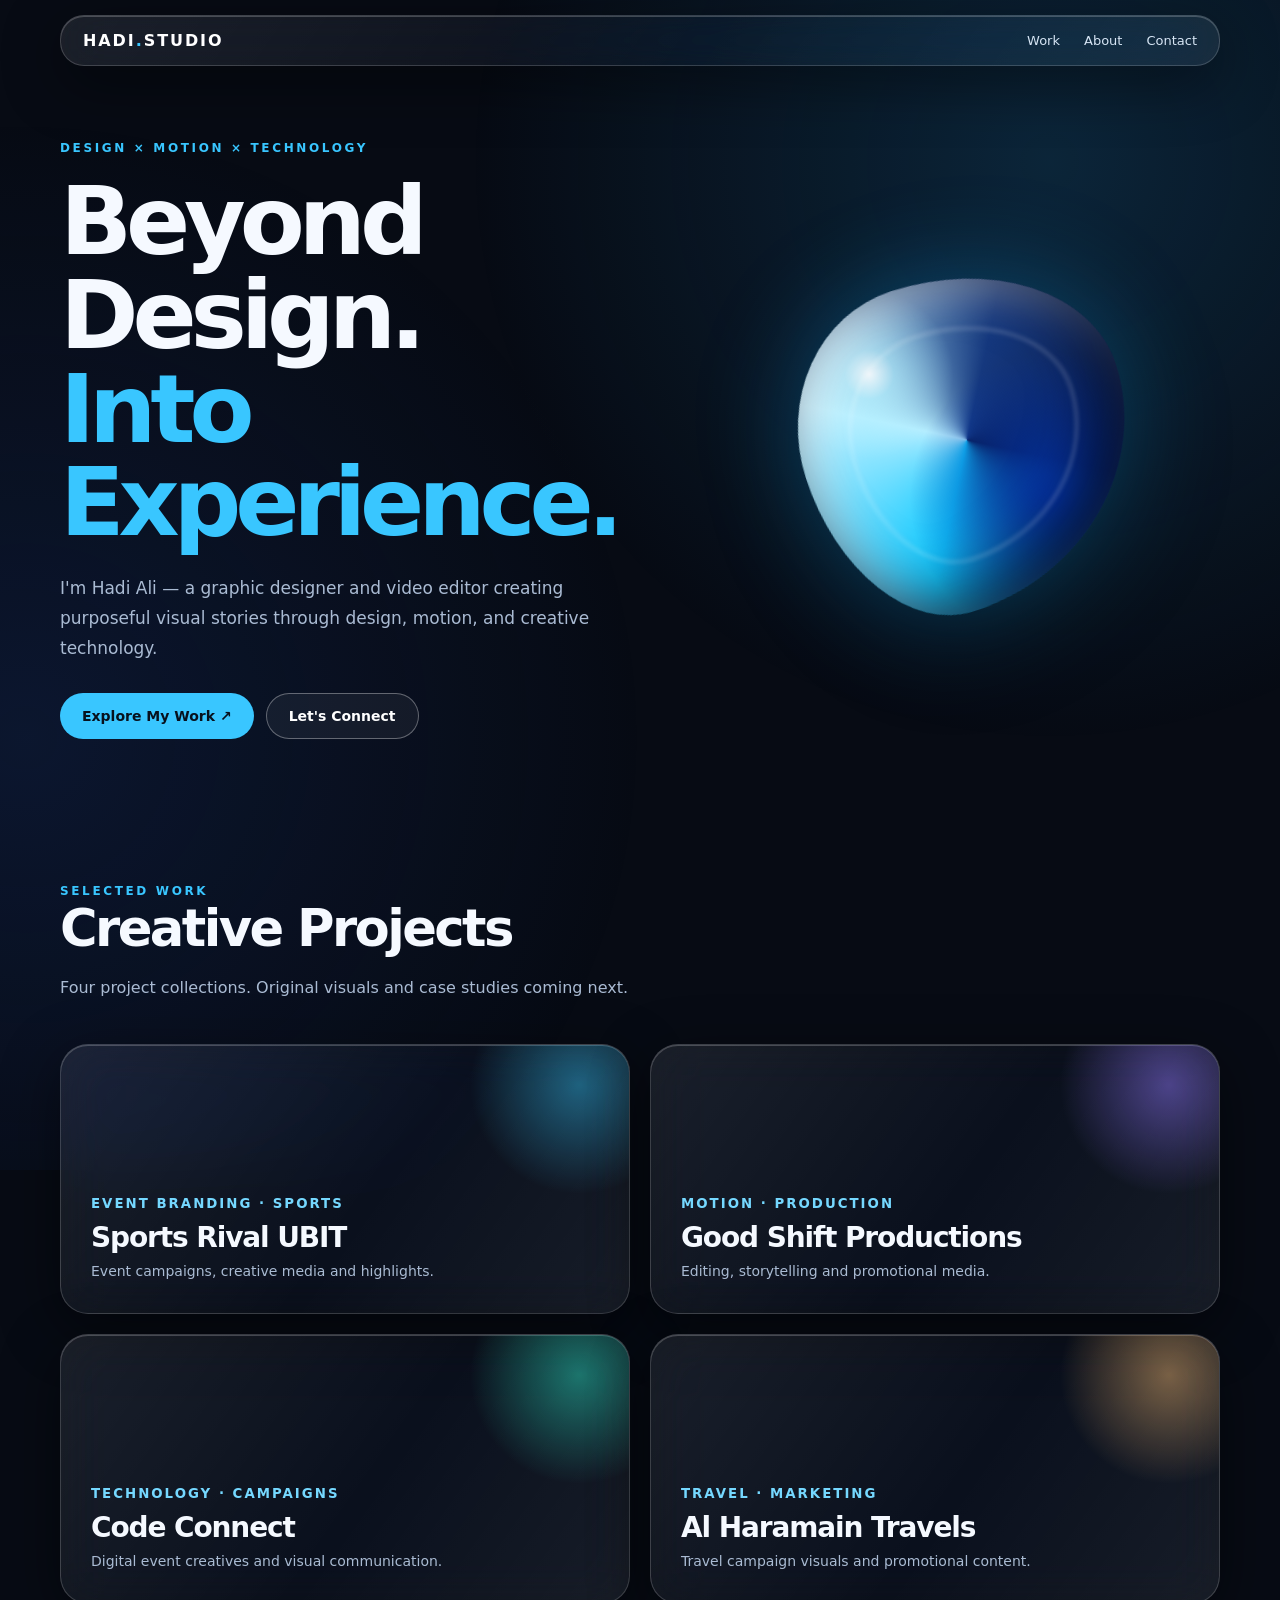
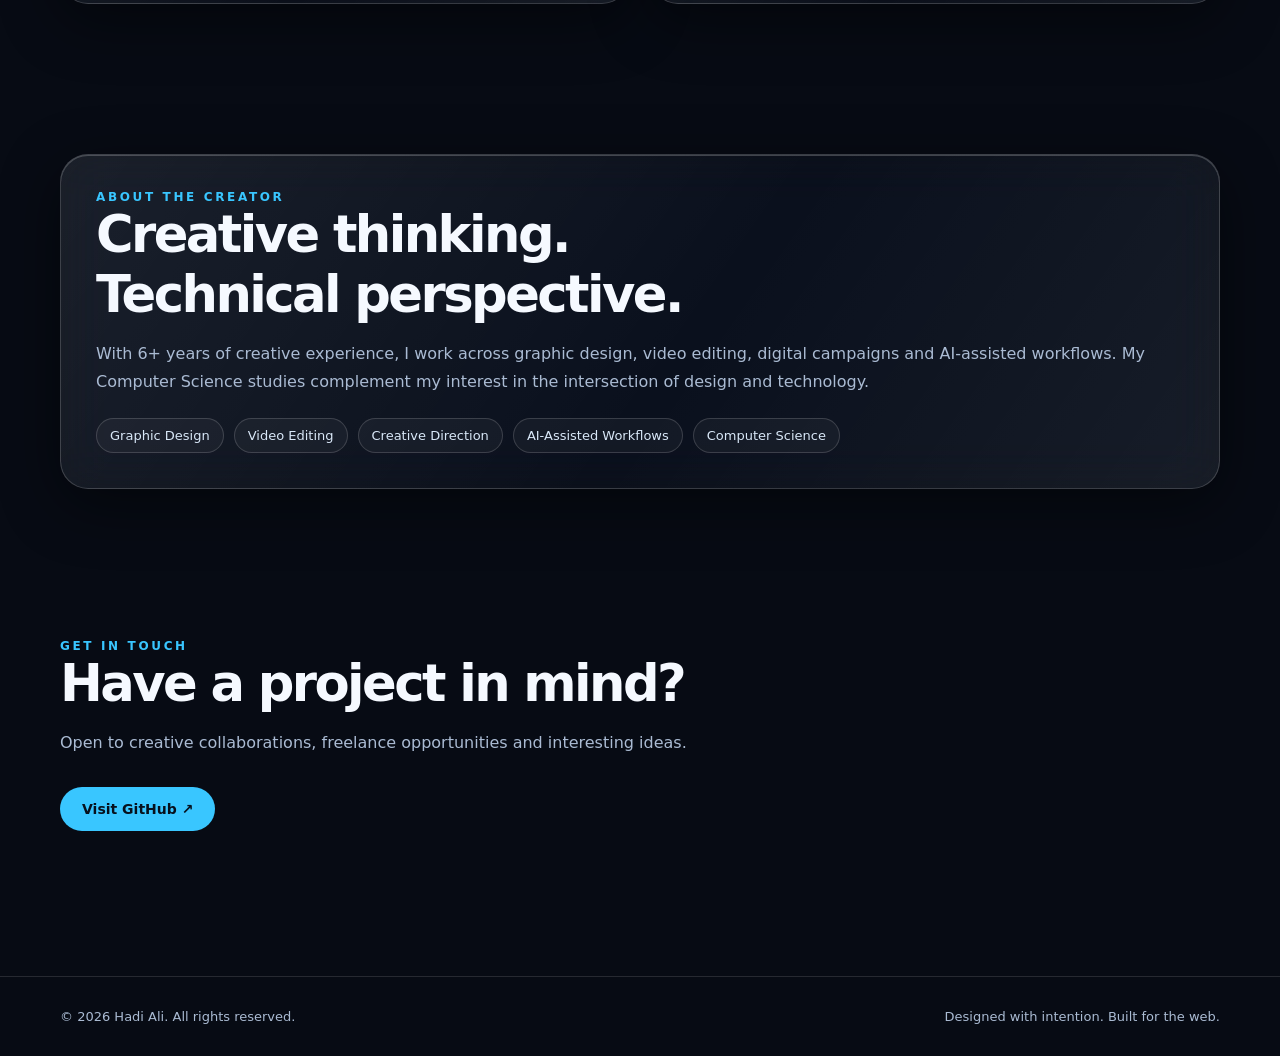
==== index.html @ 111d3c80 "Add files via upload" ====
<!doctype html>
<html lang="en">
<head>
<meta charset="utf-8"><meta name="viewport" content="width=device-width,initial-scale=1"><meta name="theme-color" content="#070b14">
<meta name="description" content="Hadi Ali — graphic designer, video editor and creative technology professional. Selected creative projects and visual storytelling.">
<title>Hadi Ali — Creative Studio</title>
<style>
:root{color-scheme:dark;--bg:#070b14;--ink:#f5f9ff;--muted:#aabbd3;--blue:#39c6ff}*{box-sizing:border-box}html{scroll-behavior:smooth}body{margin:0;background:var(--bg);color:var(--ink);font-family:Inter,ui-sans-serif,system-ui,-apple-system,Segoe UI,sans-serif;overflow-x:hidden}body:before{content:"";position:fixed;inset:-30%;background:radial-gradient(circle at 70% 30%,#176da044,transparent 33%),radial-gradient(circle at 20% 70%,#18367a44,transparent 32%);z-index:-1;pointer-events:none}.wrap{width:min(1160px,calc(100% - 40px));margin:auto}header{position:sticky;top:15px;z-index:10;margin-top:15px}.glass{background:linear-gradient(125deg,#ffffff16,#ffffff06 55%,#ffffff13);border:1px solid #ffffff2c;box-shadow:0 16px 60px #0007,inset 0 1px #ffffff36;backdrop-filter:blur(24px) saturate(145%);-webkit-backdrop-filter:blur(24px) saturate(145%)}nav{border-radius:24px;display:flex;align-items:center;justify-content:space-between;padding:15px 22px}.brand{font-weight:850;letter-spacing:.12em;text-decoration:none;color:white}.brand span,.accent{color:var(--blue)}.links{display:flex;gap:24px}.links a{color:#d7e6f5;text-decoration:none;font-size:13px}.links a:hover{color:var(--blue)}.hero{min-height:78vh;display:grid;grid-template-columns:1.1fr .9fr;align-items:center;gap:36px;padding:90px 0 70px}.eyebrow{text-transform:uppercase;letter-spacing:.22em;font-size:12px;font-weight:700;color:var(--blue)}h1{font-size:clamp(48px,7.4vw,106px);line-height:.99;letter-spacing:-.065em;margin:20px 0 24px}h2{font-size:clamp(32px,4vw,52px);letter-spacing:-.05em;margin:0 0 12px}p{color:var(--muted);line-height:1.75}.lead{font-size:17px;max-width:570px}.actions{display:flex;gap:12px;flex-wrap:wrap;margin-top:30px}.btn{display:inline-flex;align-items:center;justify-content:center;padding:14px 22px;border-radius:999px;text-decoration:none;font-weight:700;font-size:14px}.primary{background:var(--blue);color:#07111d}.secondary{border:1px solid #ffffff55;color:white;background:#ffffff0d}.orb-wrap{height:410px;display:grid;place-items:center;position:relative}.orb{width:min(330px,75vw);aspect-ratio:1;border-radius:42% 58% 64% 36%/46% 42% 58% 54%;background:radial-gradient(circle at 28% 22%,#ffffffd8 0,#b8f3ff8a 7%,transparent 24%),radial-gradient(circle at 70% 75%,#0434a9,transparent 43%),conic-gradient(from 120deg,#091b4c,#12caff,#b4edff,#15387e,#091b4c);box-shadow:inset -20px -20px 60px #02071bbf,inset 18px 18px 45px #ffffff80,0 0 95px #13a9ff5c;filter:drop-shadow(0 22px 28px #0007);animation:morph 10s ease-in-out infinite,hover 6s ease-in-out infinite;transform:rotate(-18deg)}.orb:after{content:"";position:absolute;inset:15%;border-radius:inherit;border:2px solid #ffffff4d;filter:blur(2px)}@keyframes morph{50%{border-radius:58% 42% 38% 62%/40% 60% 40% 60%;transform:rotate(20deg)}}@keyframes hover{50%{translate:0 -16px}}.section{padding:75px 0}.section-head{display:flex;justify-content:space-between;align-items:end;gap:20px;margin-bottom:26px}.grid{display:grid;grid-template-columns:repeat(2,minmax(0,1fr));gap:20px}.project{min-height:270px;border-radius:28px;padding:30px;display:flex;flex-direction:column;justify-content:end;position:relative;overflow:hidden;transition:transform .3s,border-color .3s}.project:hover{transform:translateY(-5px);border-color:#5bcfff88}.project:before{content:"";position:absolute;width:220px;height:220px;border-radius:50%;right:-60px;top:-70px;background:radial-gradient(circle,#34caff6b,transparent 70%);pointer-events:none}.project small{color:#75d8ff;text-transform:uppercase;letter-spacing:.15em;font-weight:700}.project h3{font-size:28px;margin:10px 0 5px;letter-spacing:-.04em}.project p{margin:0;font-size:14px}.project:nth-child(2):before{background:radial-gradient(circle,#9178ff77,transparent 70%)}.project:nth-child(3):before{background:radial-gradient(circle,#2be1c377,transparent 70%)}.project:nth-child(4):before{background:radial-gradient(circle,#ffc17570,transparent 70%)}.about{padding:35px;border-radius:28px}.chips{display:flex;gap:10px;flex-wrap:wrap;margin-top:22px}.chip{border:1px solid #ffffff29;border-radius:999px;padding:9px 13px;font-size:13px;color:#d9e8f8;background:#ffffff0a}footer{border-top:1px solid #ffffff20;padding:32px 0;margin-top:70px;color:var(--muted);font-size:13px}.footer-inner{display:flex;justify-content:space-between;gap:20px;flex-wrap:wrap}a:focus-visible{outline:2px solid var(--blue);outline-offset:4px}@media(max-width:760px){.links{gap:12px}.links a{font-size:12px}.hero{grid-template-columns:1fr;padding:75px 0 35px;min-height:unset}.orb-wrap{height:260px;grid-row:1}.orb{width:205px}.grid{grid-template-columns:1fr}.project{min-height:235px}.section{padding:50px 0}nav{padding:14px}.brand{font-size:13px}}@media(prefers-reduced-motion:reduce){html{scroll-behavior:auto}*,*:before,*:after{animation:none!important;transition:none!important}}
</style>
</head>
<body>
<header class="wrap"><nav class="glass" aria-label="Main navigation"><a class="brand" href="#home">HADI<span>.</span>STUDIO</a><div class="links"><a href="#work">Work</a><a href="#about">About</a><a href="#contact">Contact</a></div></nav></header>
<main id="home" class="wrap">
<section class="hero" aria-labelledby="hero-title"><div><div class="eyebrow">Design × Motion × Technology</div><h1 id="hero-title">Beyond Design.<br><span class="accent">Into Experience.</span></h1><p class="lead">I'm Hadi Ali — a graphic designer and video editor creating purposeful visual stories through design, motion, and creative technology.</p><div class="actions"><a class="btn primary" href="#work">Explore My Work ↗</a><a class="btn secondary" href="#contact">Let's Connect</a></div></div><div class="orb-wrap" aria-hidden="true"><div class="orb"></div></div></section>
<section class="section" id="work"><div class="section-head"><div><div class="eyebrow">Selected work</div><h2>Creative Projects</h2><p>Four project collections. Original visuals and case studies coming next.</p></div></div><div class="grid"><article class="project glass"><small>Event branding · Sports</small><h3>Sports Rival UBIT</h3><p>Event campaigns, creative media and highlights.</p></article><article class="project glass"><small>Motion · Production</small><h3>Good Shift Productions</h3><p>Editing, storytelling and promotional media.</p></article><article class="project glass"><small>Technology · Campaigns</small><h3>Code Connect</h3><p>Digital event creatives and visual communication.</p></article><article class="project glass"><small>Travel · Marketing</small><h3>Al Haramain Travels</h3><p>Travel campaign visuals and promotional content.</p></article></div></section>
<section class="section" id="about"><div class="about glass"><div class="eyebrow">About the creator</div><h2>Creative thinking.<br>Technical perspective.</h2><p>With 6+ years of creative experience, I work across graphic design, video editing, digital campaigns and AI-assisted workflows. My Computer Science studies complement my interest in the intersection of design and technology.</p><div class="chips"><span class="chip">Graphic Design</span><span class="chip">Video Editing</span><span class="chip">Creative Direction</span><span class="chip">AI-Assisted Workflows</span><span class="chip">Computer Science</span></div></div></section>
<section class="section" id="contact"><div class="eyebrow">Get in touch</div><h2>Have a project in mind?</h2><p>Open to creative collaborations, freelance opportunities and interesting ideas.</p><div class="actions"><a class="btn primary" href="https://github.com/HadiAlii" target="_blank" rel="noopener noreferrer">Visit GitHub ↗</a></div></section>
</main><footer><div class="wrap footer-inner"><span>© <span id="year">2026</span> Hadi Ali. All rights reserved.</span><span>Designed with intention. Built for the web.</span></div></footer><script>document.getElementById('year').textContent=new Date().getFullYear()</script>
</body></html>
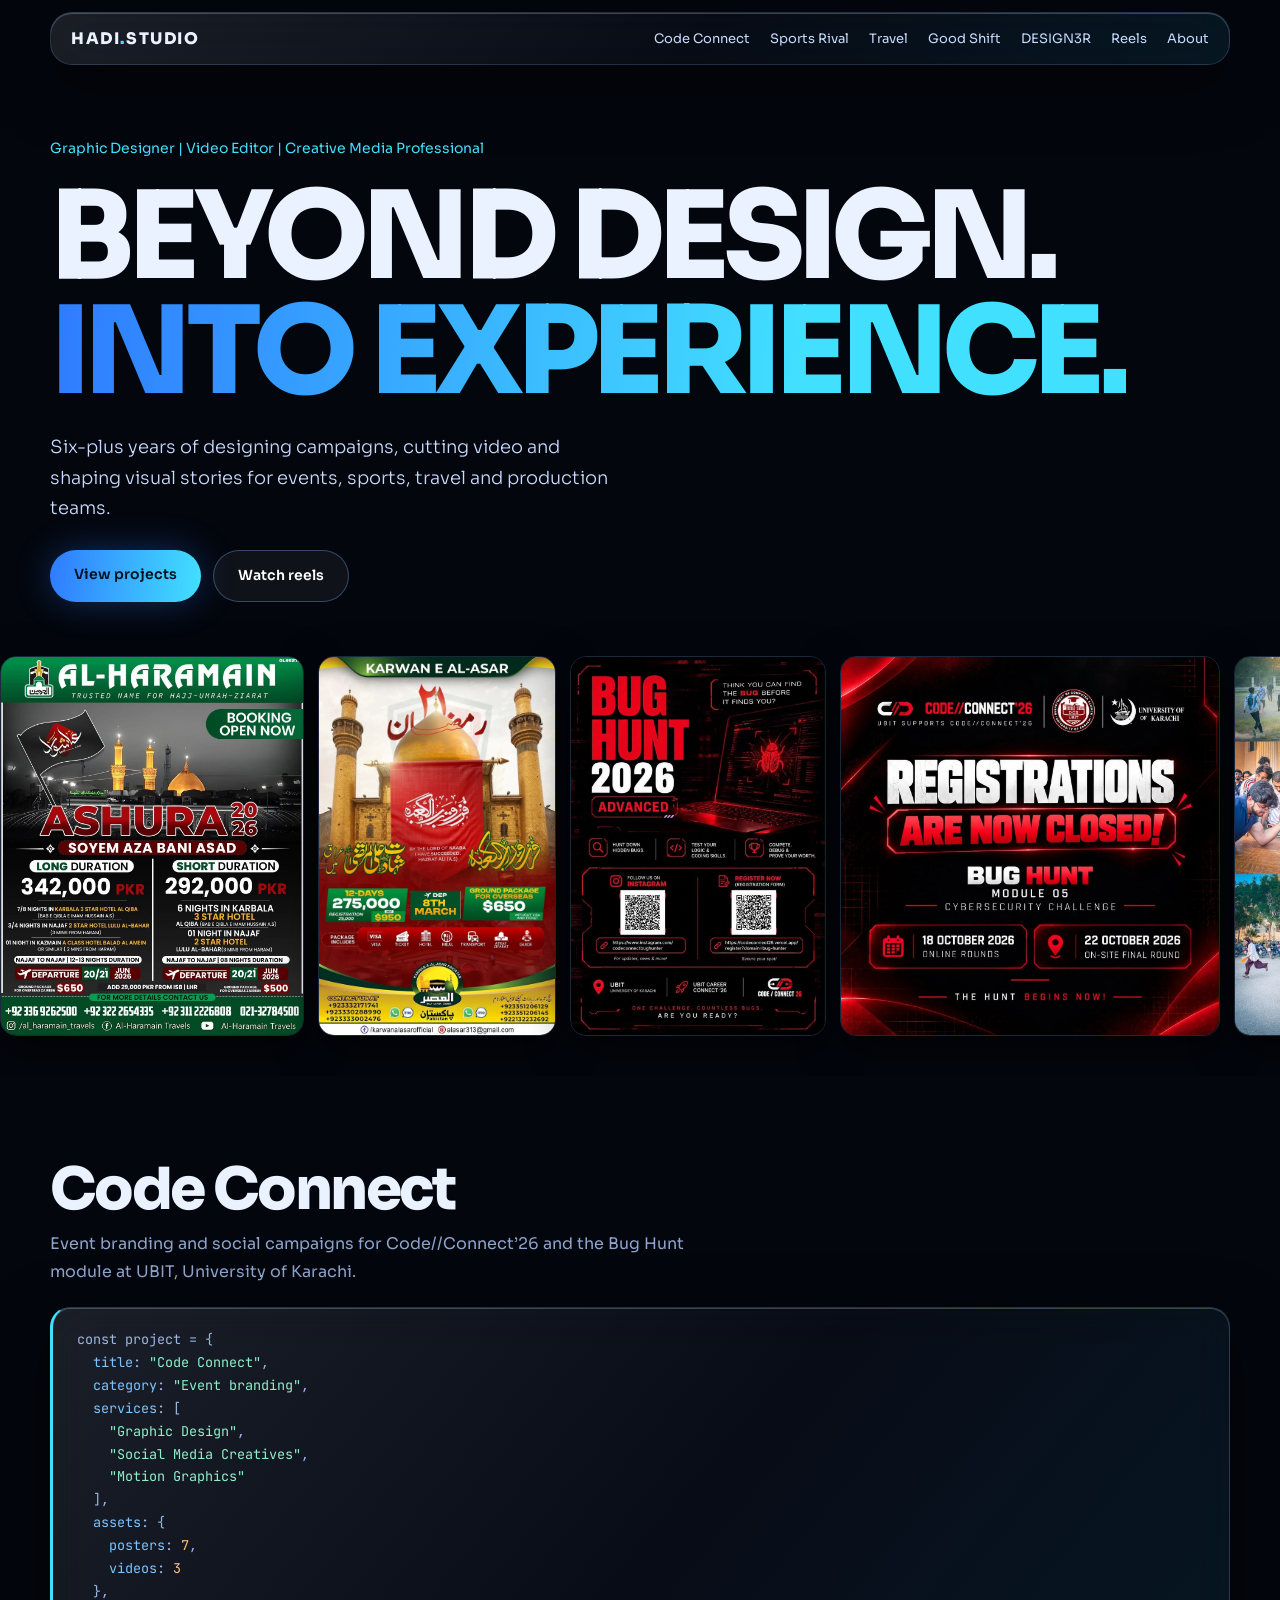
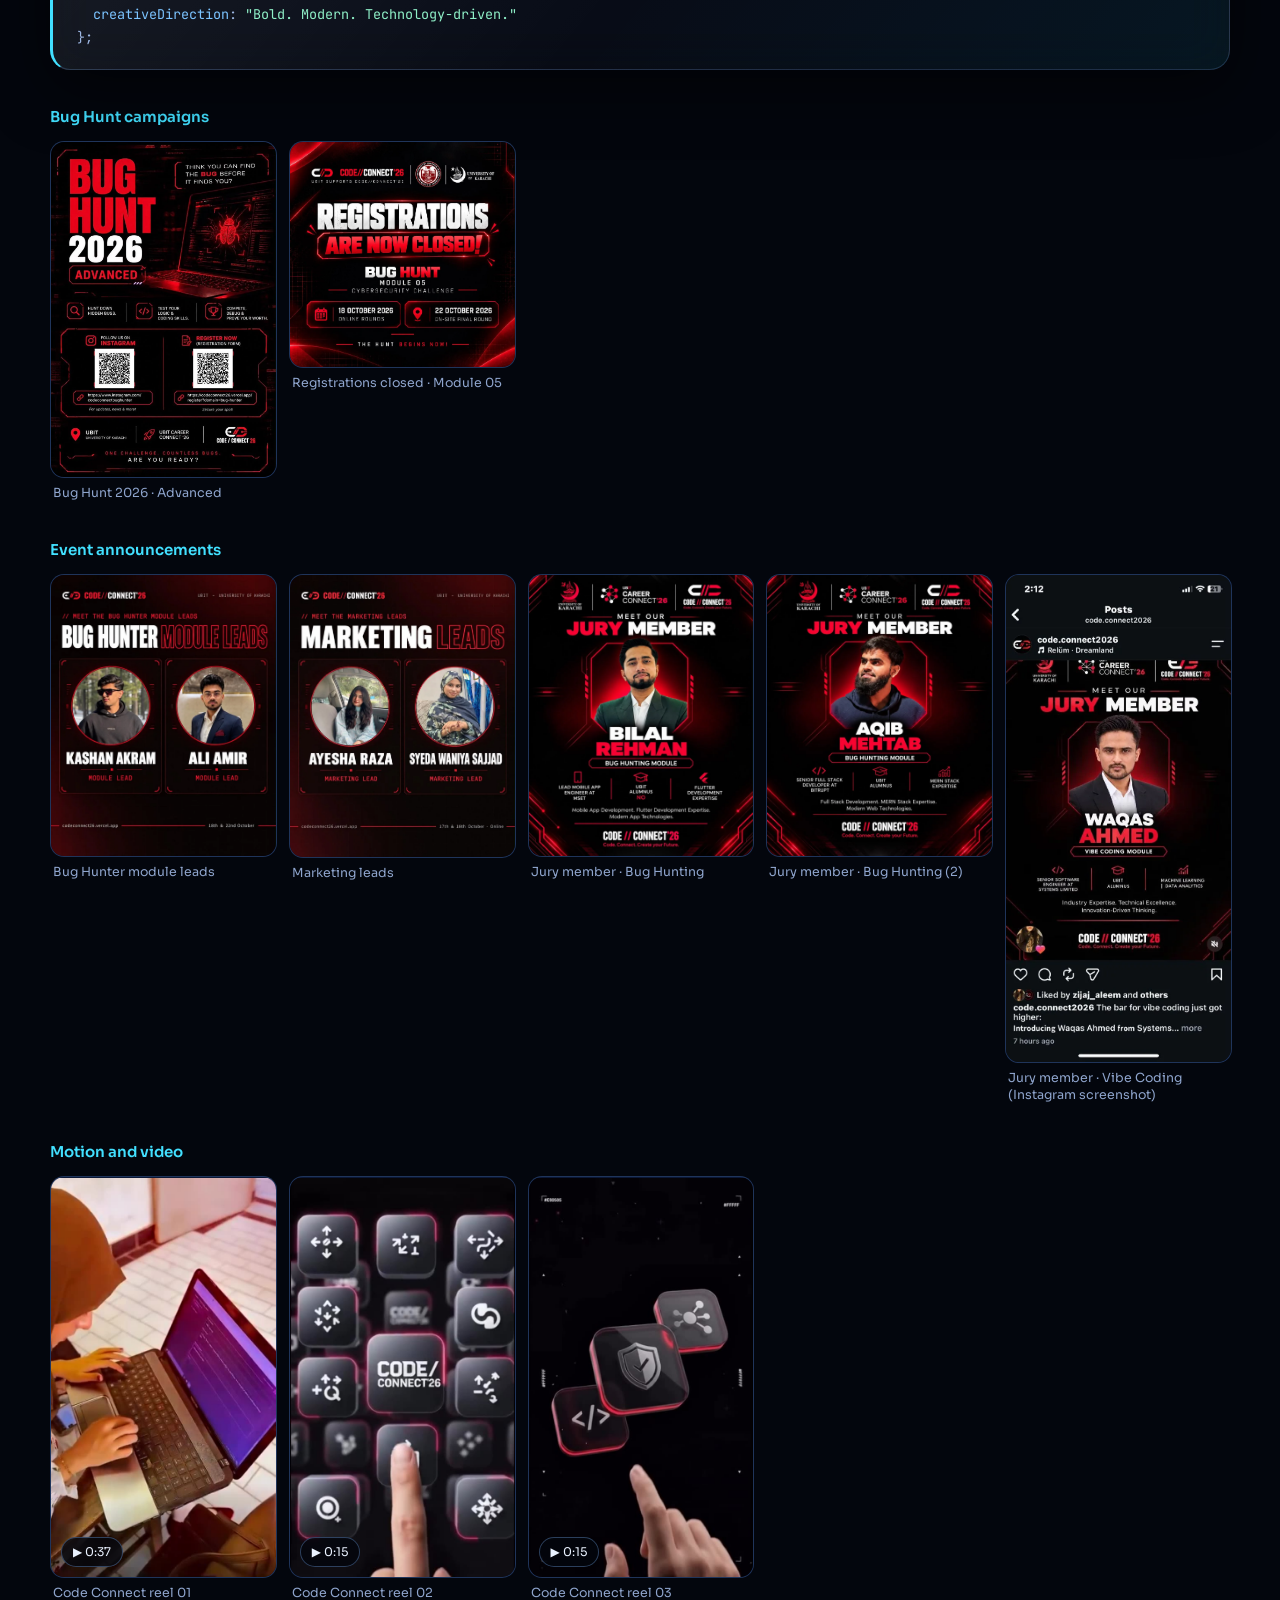
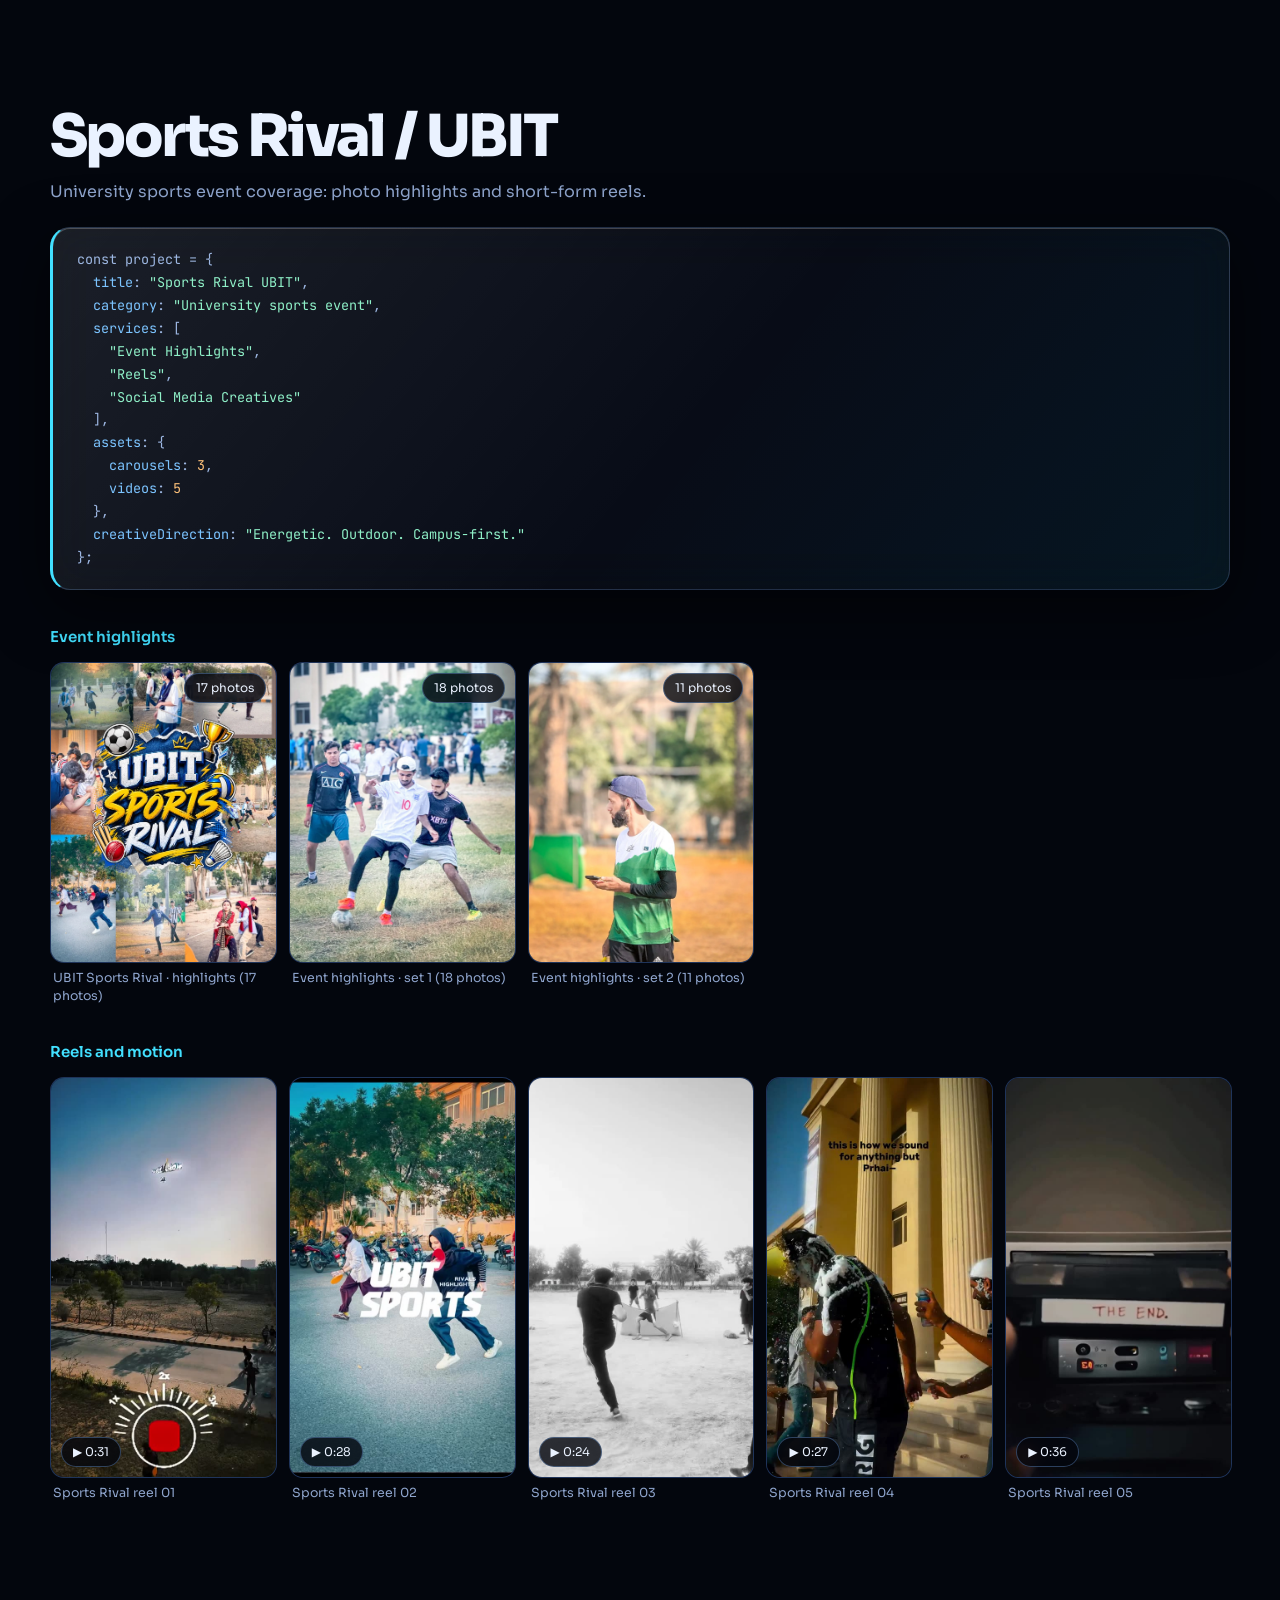
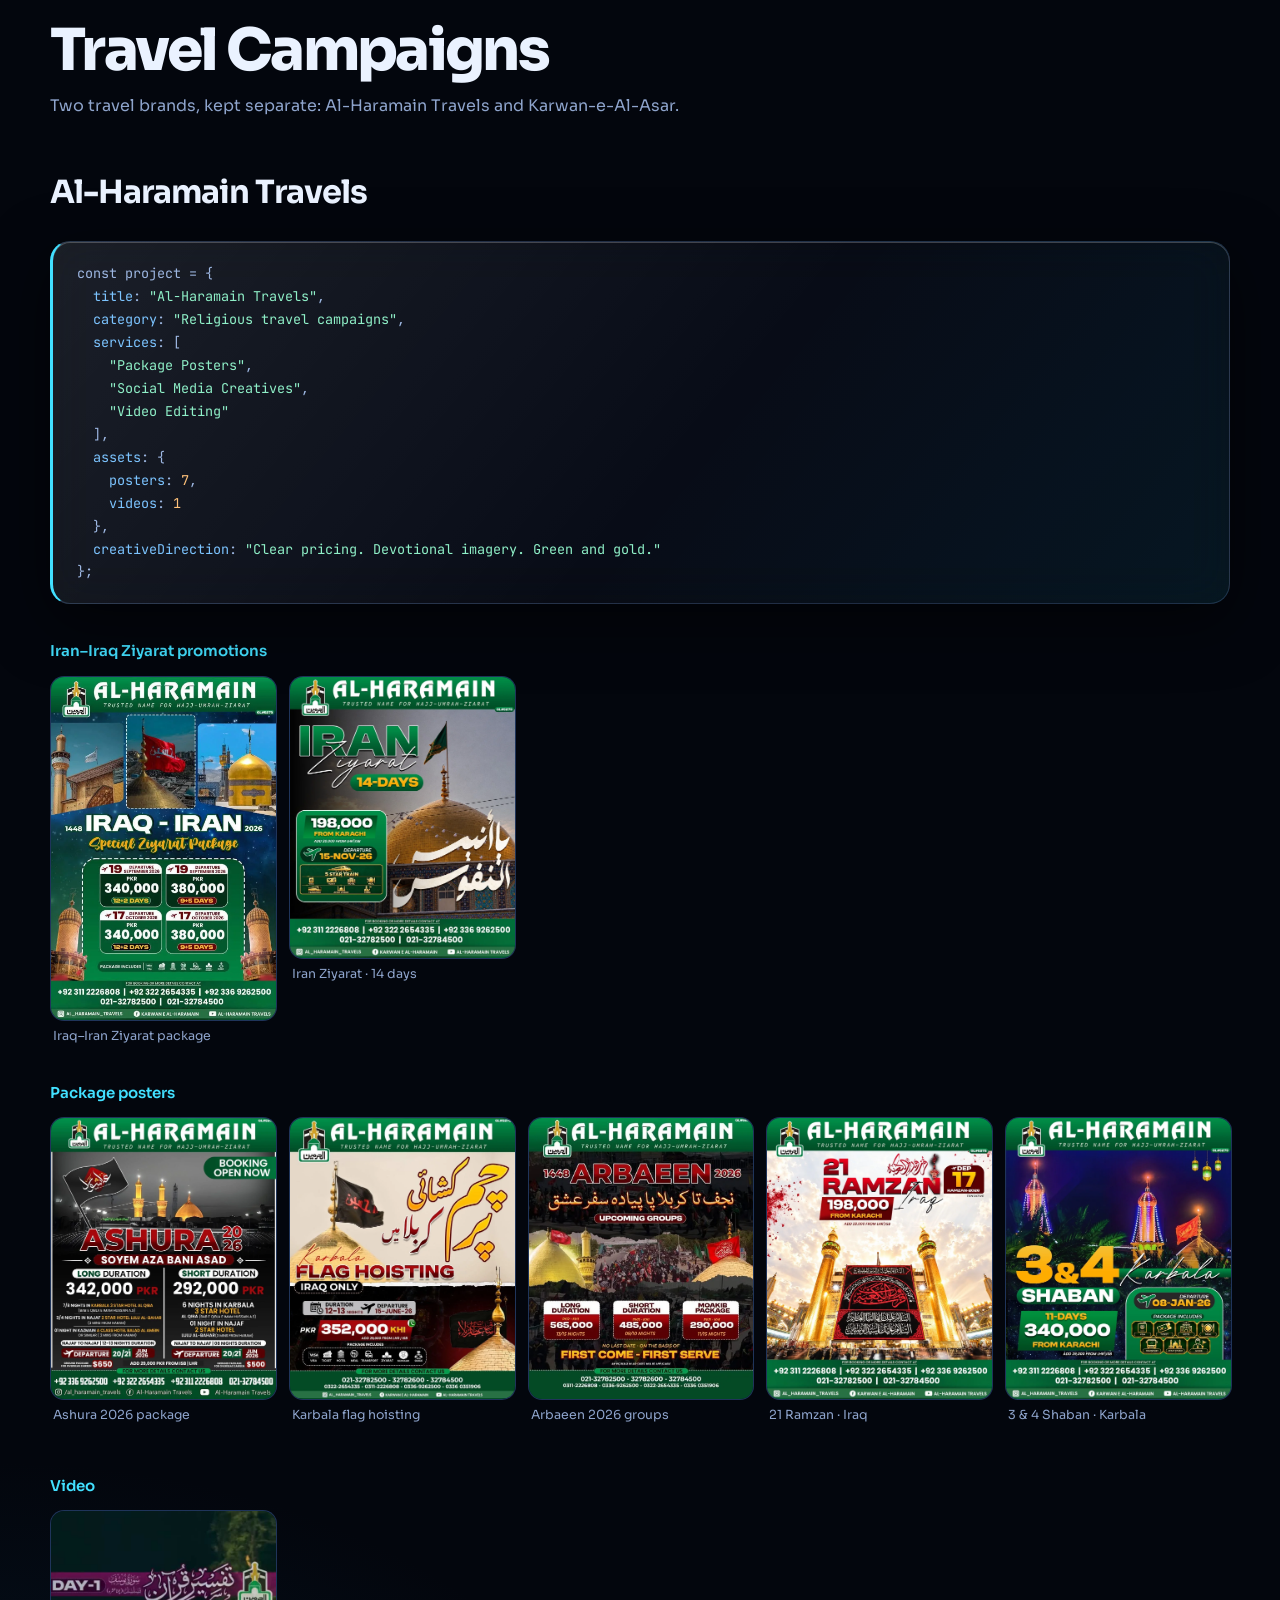
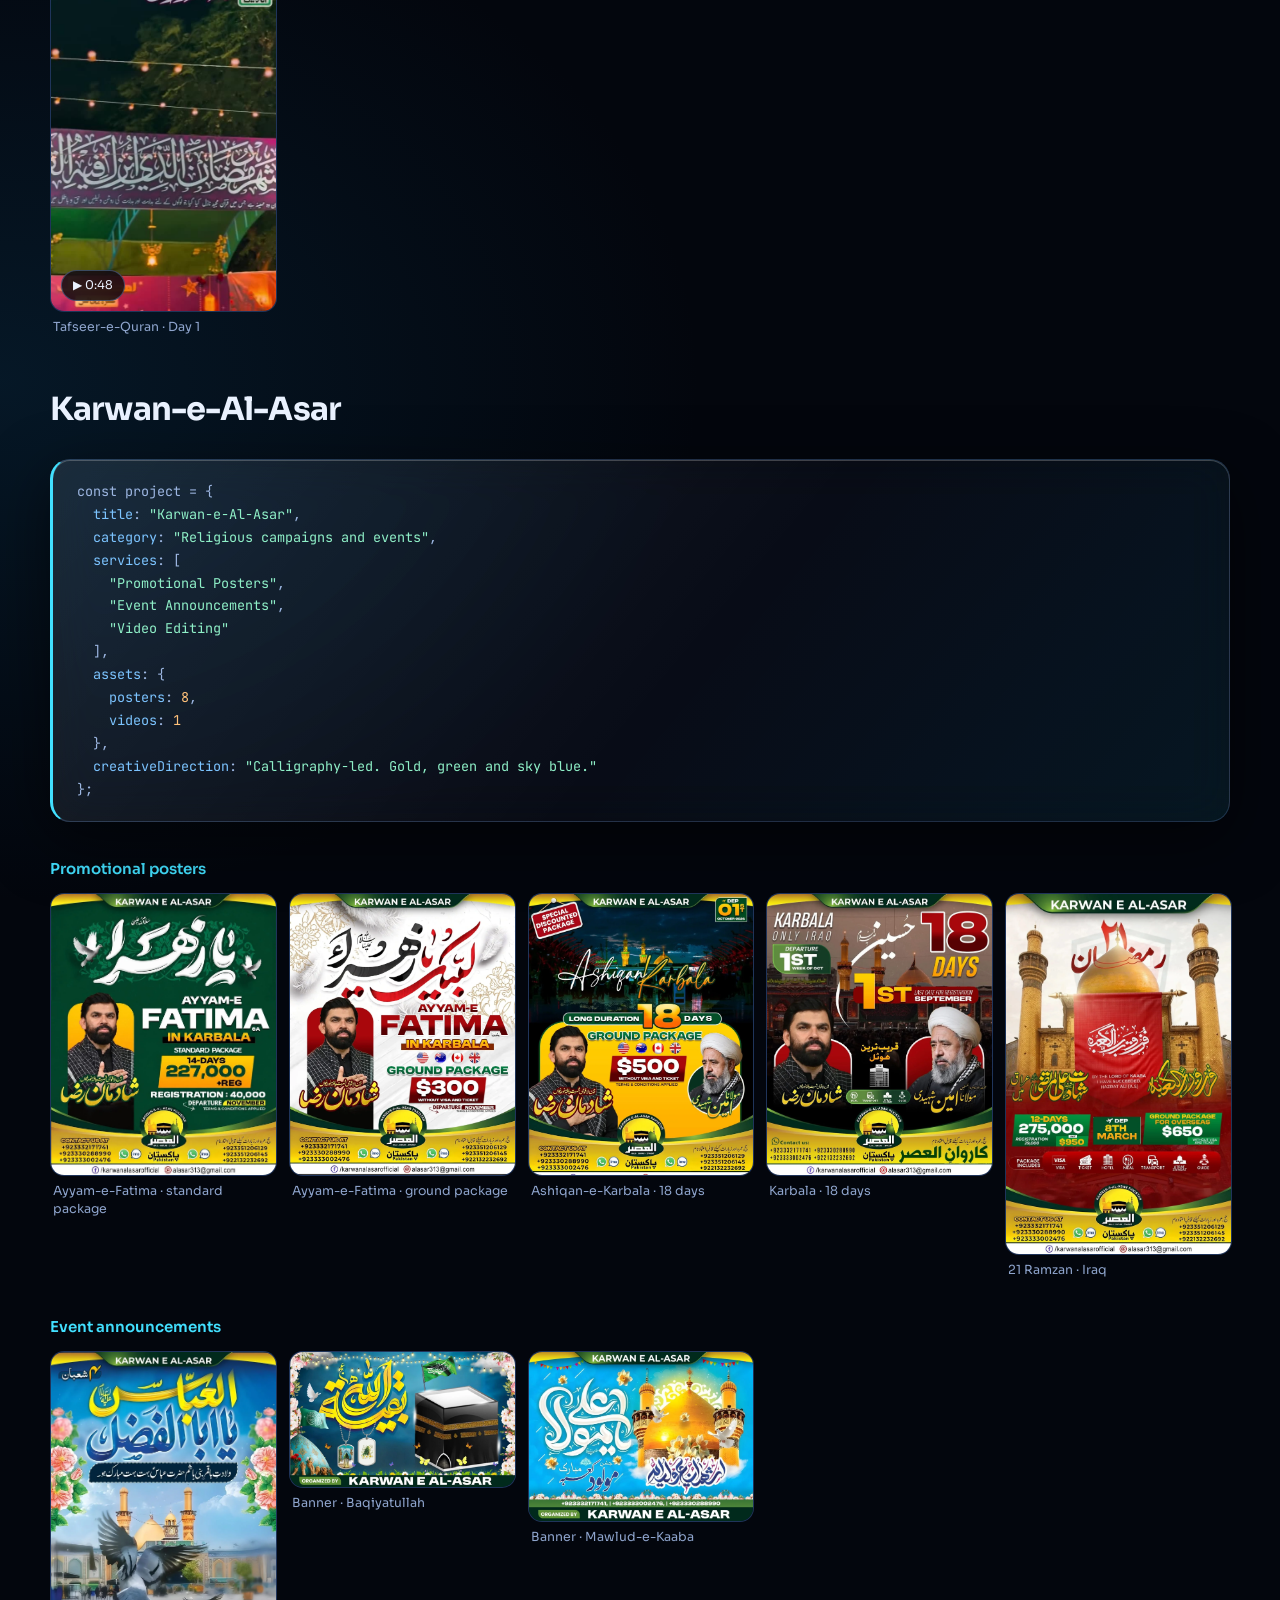
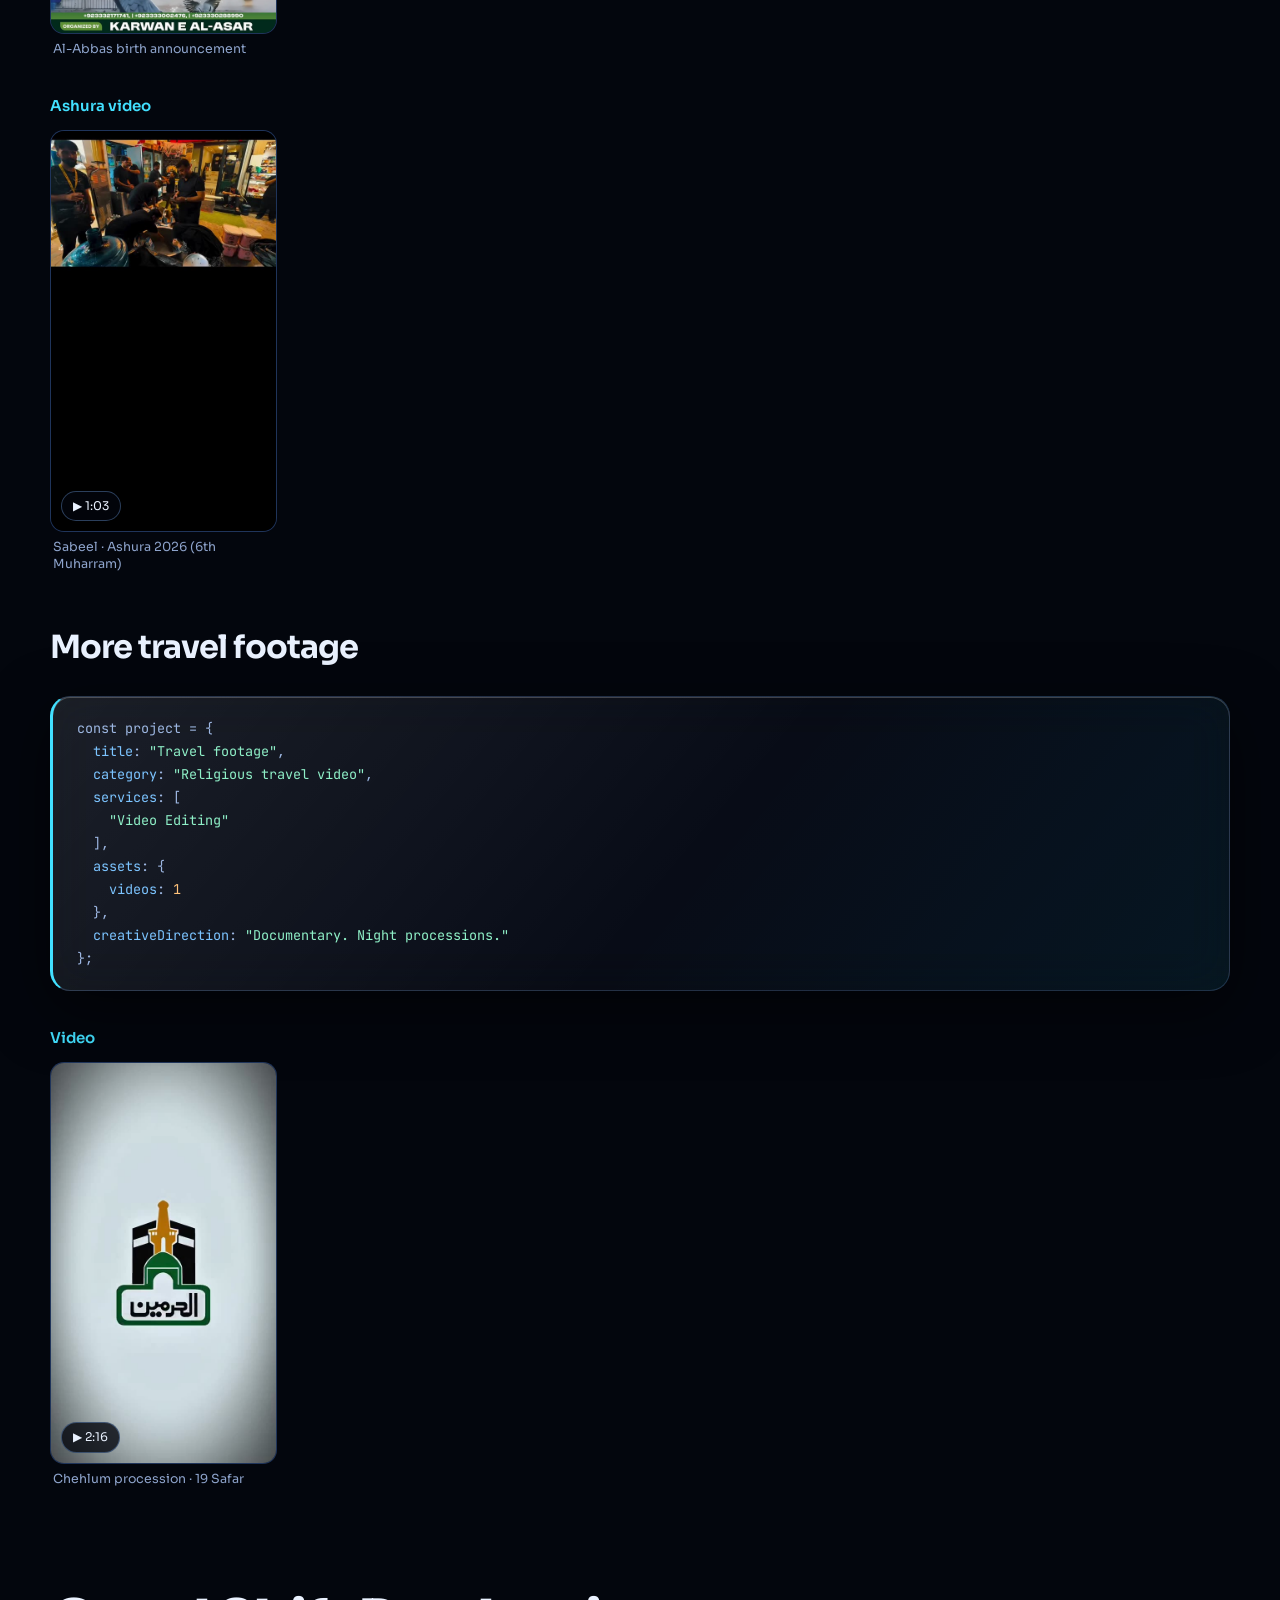
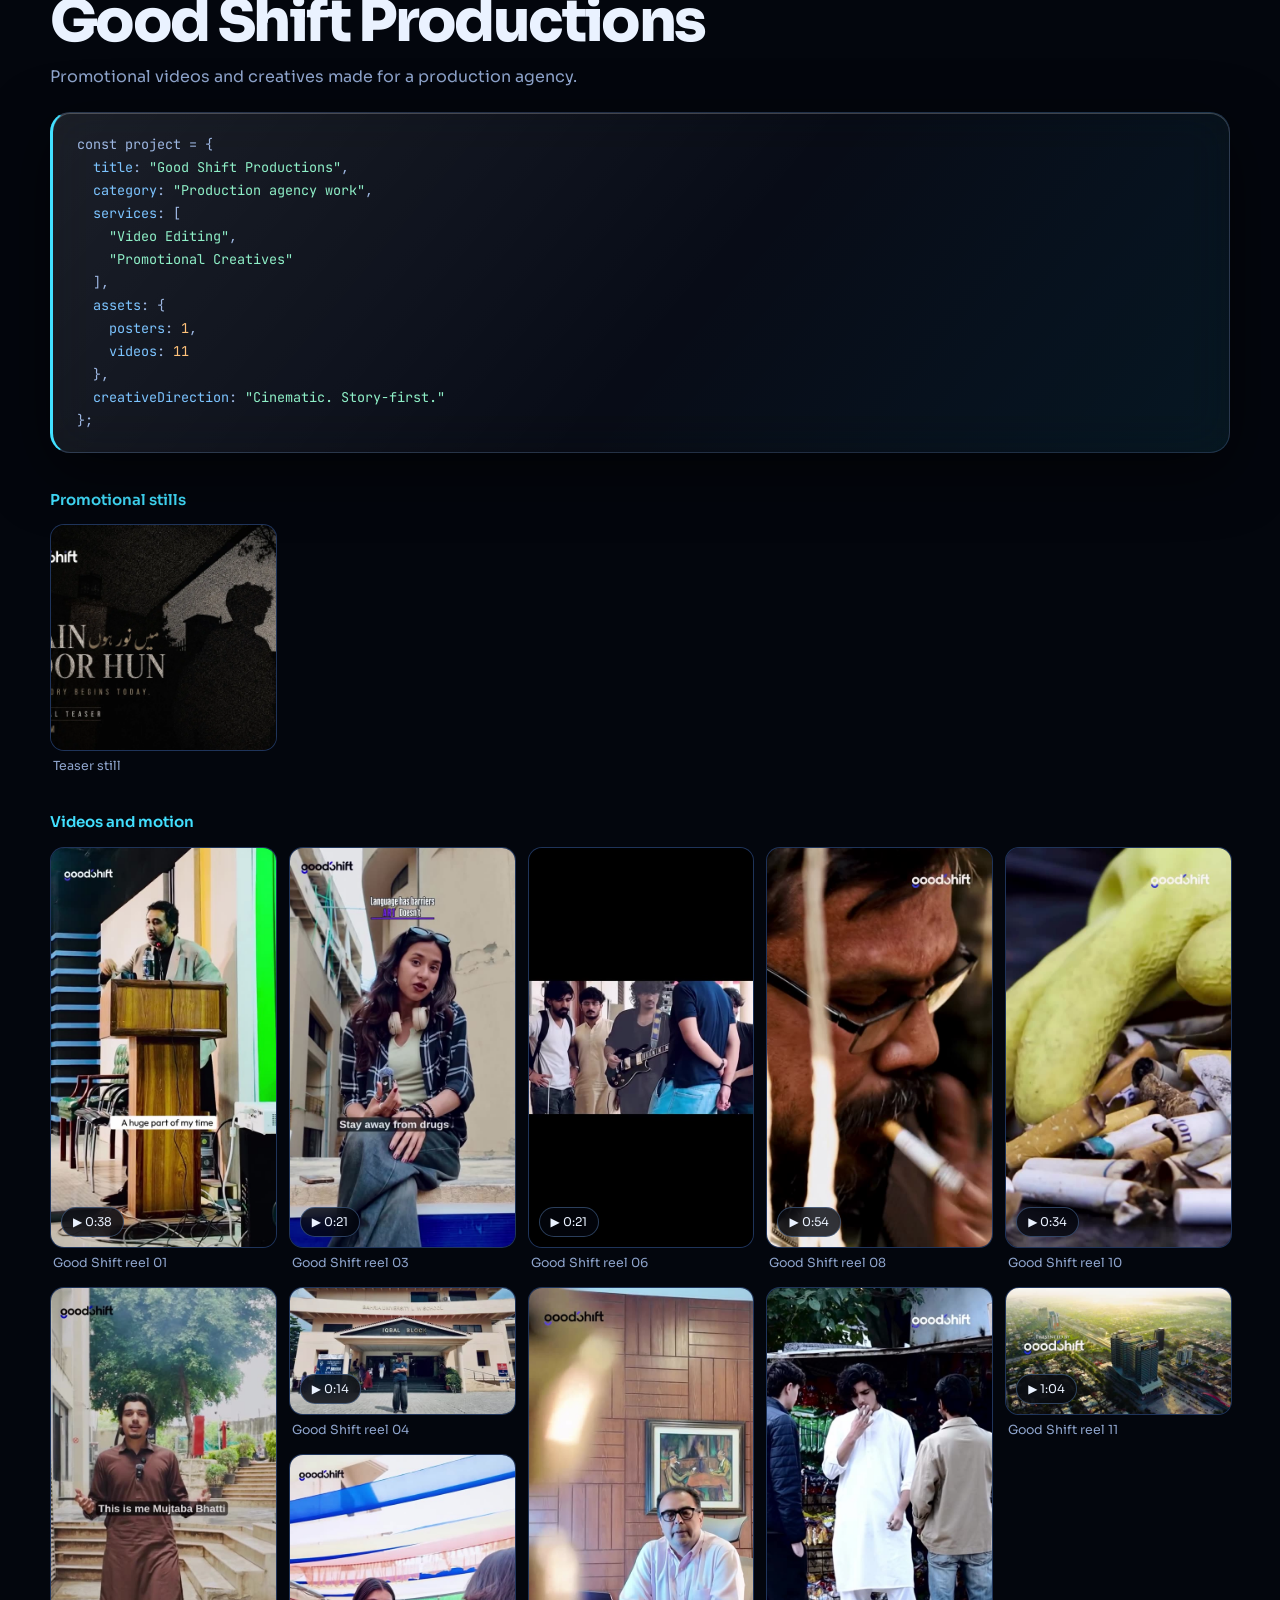
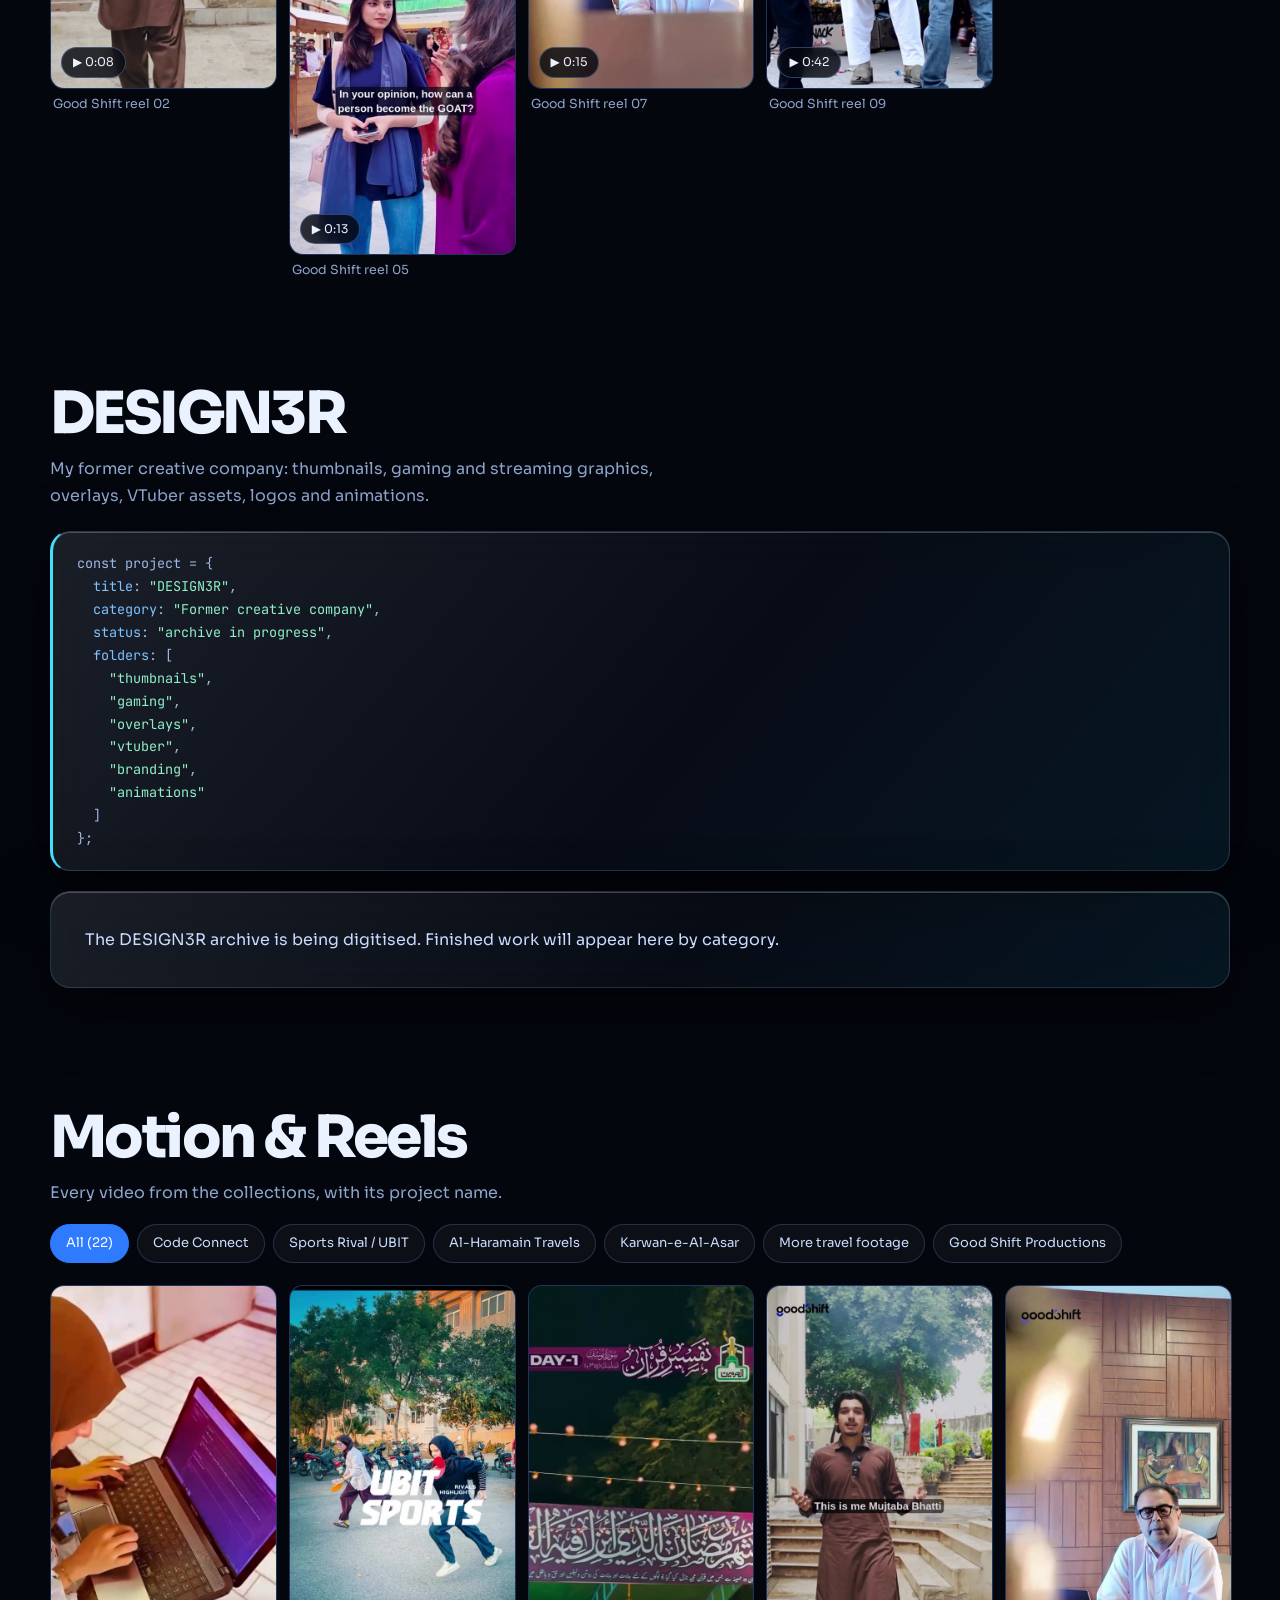
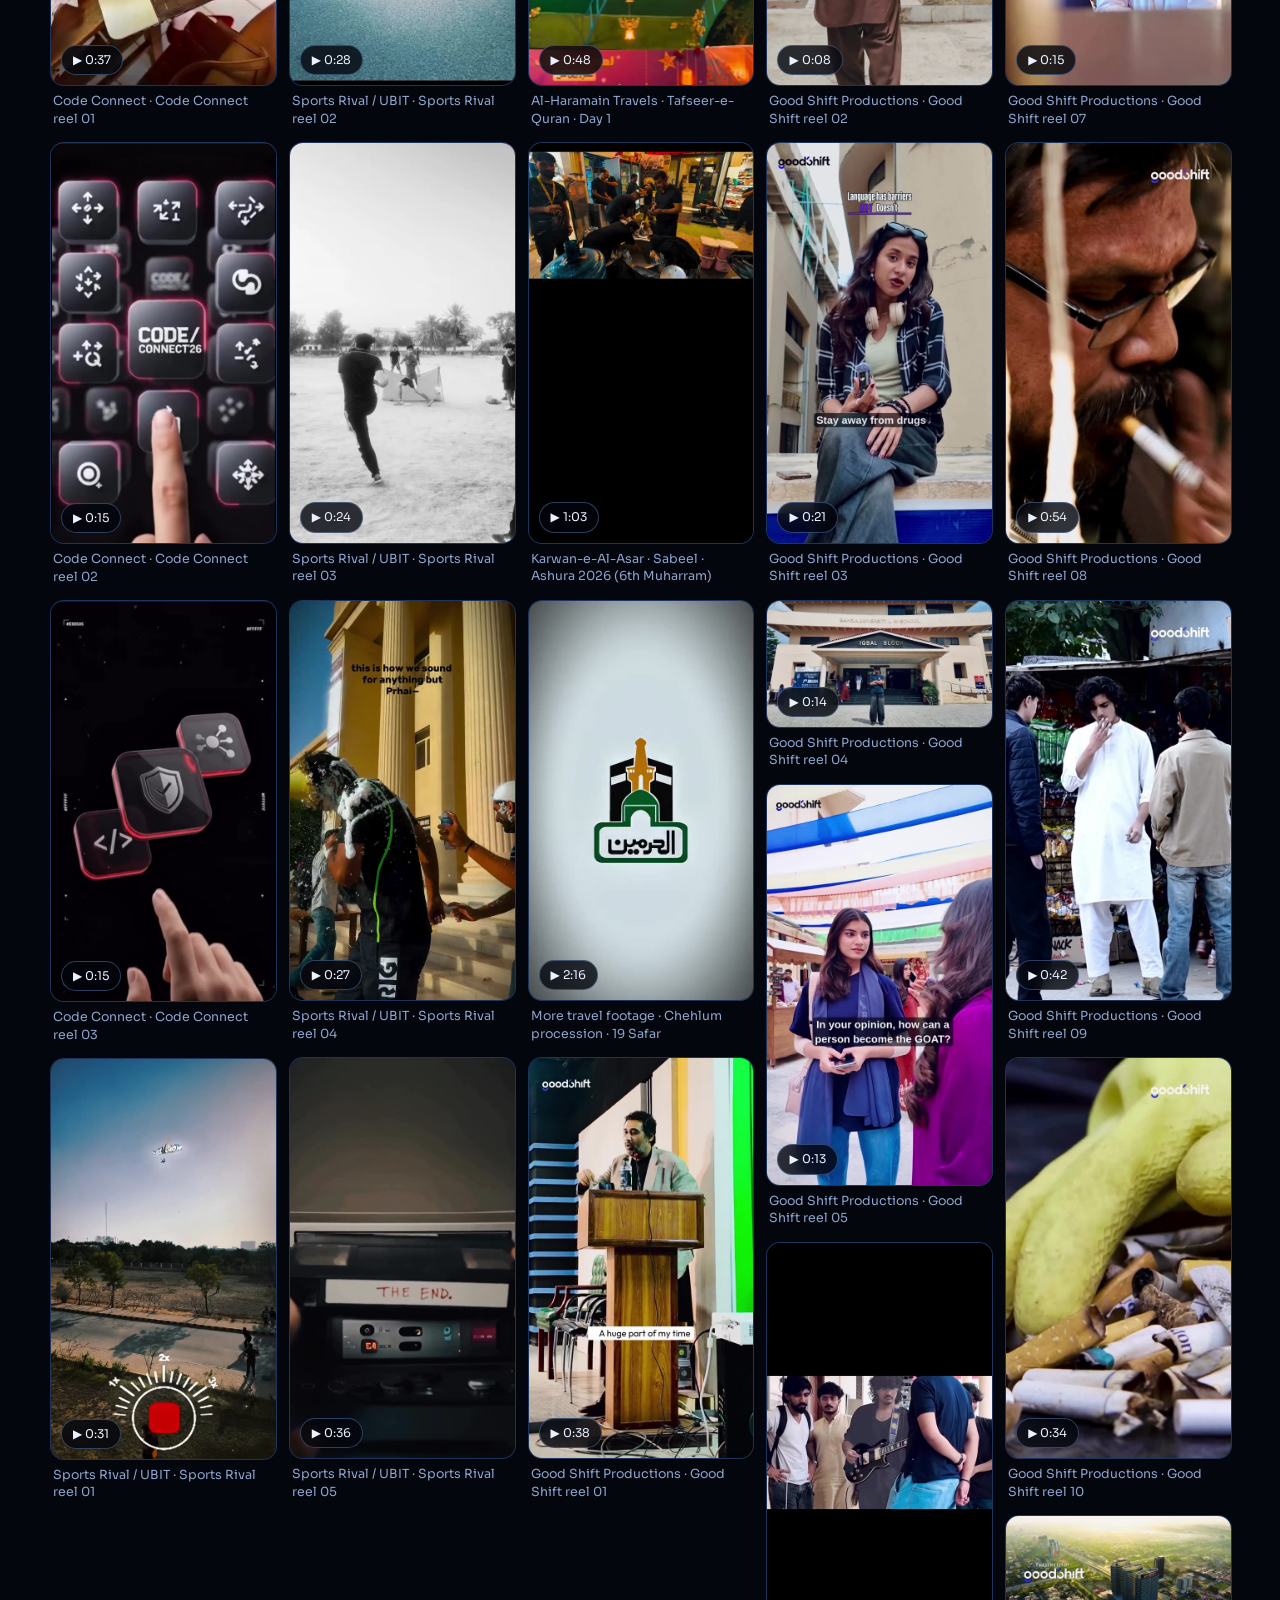
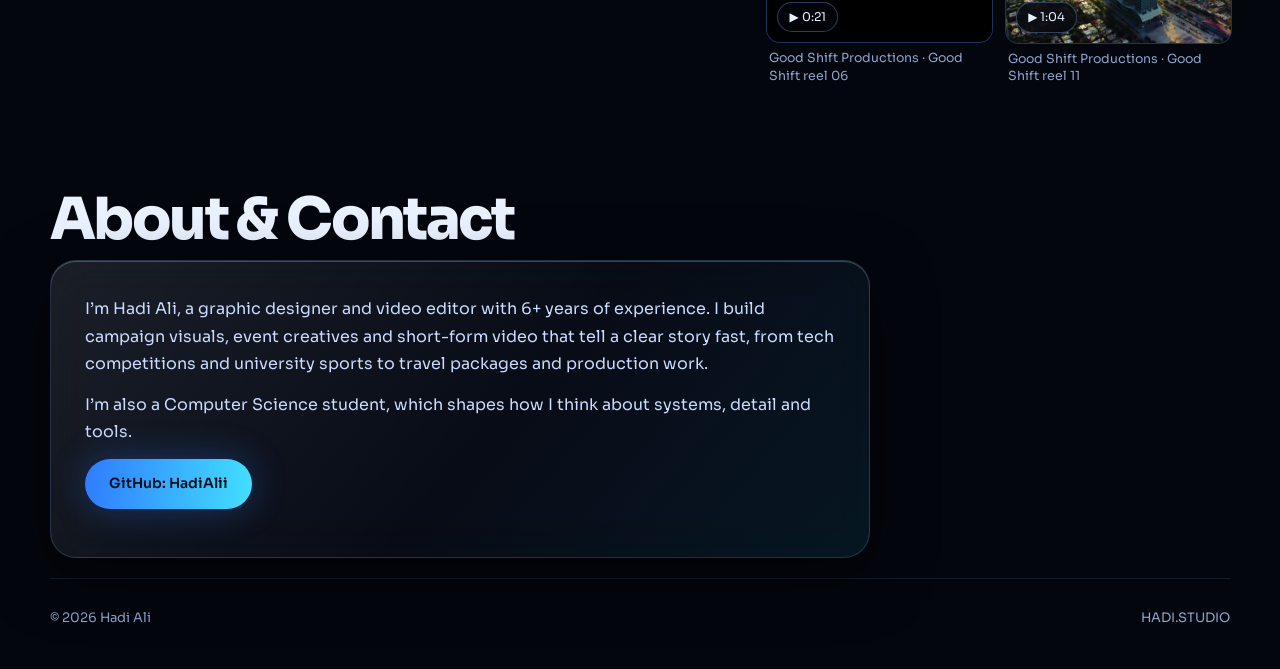
==== commit 167b7543: "Added complete portfolio website" ====
--- a/index.html
+++ b/index.html
@@ -1,19 +1,40 @@
 <!doctype html>
 <html lang="en">
 <head>
-<meta charset="utf-8"><meta name="viewport" content="width=device-width,initial-scale=1"><meta name="theme-color" content="#070b14">
-<meta name="description" content="Hadi Ali — graphic designer, video editor and creative technology professional. Selected creative projects and visual storytelling.">
-<title>Hadi Ali — Creative Studio</title>
-<style>
-:root{color-scheme:dark;--bg:#070b14;--ink:#f5f9ff;--muted:#aabbd3;--blue:#39c6ff}*{box-sizing:border-box}html{scroll-behavior:smooth}body{margin:0;background:var(--bg);color:var(--ink);font-family:Inter,ui-sans-serif,system-ui,-apple-system,Segoe UI,sans-serif;overflow-x:hidden}body:before{content:"";position:fixed;inset:-30%;background:radial-gradient(circle at 70% 30%,#176da044,transparent 33%),radial-gradient(circle at 20% 70%,#18367a44,transparent 32%);z-index:-1;pointer-events:none}.wrap{width:min(1160px,calc(100% - 40px));margin:auto}header{position:sticky;top:15px;z-index:10;margin-top:15px}.glass{background:linear-gradient(125deg,#ffffff16,#ffffff06 55%,#ffffff13);border:1px solid #ffffff2c;box-shadow:0 16px 60px #0007,inset 0 1px #ffffff36;backdrop-filter:blur(24px) saturate(145%);-webkit-backdrop-filter:blur(24px) saturate(145%)}nav{border-radius:24px;display:flex;align-items:center;justify-content:space-between;padding:15px 22px}.brand{font-weight:850;letter-spacing:.12em;text-decoration:none;color:white}.brand span,.accent{color:var(--blue)}.links{display:flex;gap:24px}.links a{color:#d7e6f5;text-decoration:none;font-size:13px}.links a:hover{color:var(--blue)}.hero{min-height:78vh;display:grid;grid-template-columns:1.1fr .9fr;align-items:center;gap:36px;padding:90px 0 70px}.eyebrow{text-transform:uppercase;letter-spacing:.22em;font-size:12px;font-weight:700;color:var(--blue)}h1{font-size:clamp(48px,7.4vw,106px);line-height:.99;letter-spacing:-.065em;margin:20px 0 24px}h2{font-size:clamp(32px,4vw,52px);letter-spacing:-.05em;margin:0 0 12px}p{color:var(--muted);line-height:1.75}.lead{font-size:17px;max-width:570px}.actions{display:flex;gap:12px;flex-wrap:wrap;margin-top:30px}.btn{display:inline-flex;align-items:center;justify-content:center;padding:14px 22px;border-radius:999px;text-decoration:none;font-weight:700;font-size:14px}.primary{background:var(--blue);color:#07111d}.secondary{border:1px solid #ffffff55;color:white;background:#ffffff0d}.orb-wrap{height:410px;display:grid;place-items:center;position:relative}.orb{width:min(330px,75vw);aspect-ratio:1;border-radius:42% 58% 64% 36%/46% 42% 58% 54%;background:radial-gradient(circle at 28% 22%,#ffffffd8 0,#b8f3ff8a 7%,transparent 24%),radial-gradient(circle at 70% 75%,#0434a9,transparent 43%),conic-gradient(from 120deg,#091b4c,#12caff,#b4edff,#15387e,#091b4c);box-shadow:inset -20px -20px 60px #02071bbf,inset 18px 18px 45px #ffffff80,0 0 95px #13a9ff5c;filter:drop-shadow(0 22px 28px #0007);animation:morph 10s ease-in-out infinite,hover 6s ease-in-out infinite;transform:rotate(-18deg)}.orb:after{content:"";position:absolute;inset:15%;border-radius:inherit;border:2px solid #ffffff4d;filter:blur(2px)}@keyframes morph{50%{border-radius:58% 42% 38% 62%/40% 60% 40% 60%;transform:rotate(20deg)}}@keyframes hover{50%{translate:0 -16px}}.section{padding:75px 0}.section-head{display:flex;justify-content:space-between;align-items:end;gap:20px;margin-bottom:26px}.grid{display:grid;grid-template-columns:repeat(2,minmax(0,1fr));gap:20px}.project{min-height:270px;border-radius:28px;padding:30px;display:flex;flex-direction:column;justify-content:end;position:relative;overflow:hidden;transition:transform .3s,border-color .3s}.project:hover{transform:translateY(-5px);border-color:#5bcfff88}.project:before{content:"";position:absolute;width:220px;height:220px;border-radius:50%;right:-60px;top:-70px;background:radial-gradient(circle,#34caff6b,transparent 70%);pointer-events:none}.project small{color:#75d8ff;text-transform:uppercase;letter-spacing:.15em;font-weight:700}.project h3{font-size:28px;margin:10px 0 5px;letter-spacing:-.04em}.project p{margin:0;font-size:14px}.project:nth-child(2):before{background:radial-gradient(circle,#9178ff77,transparent 70%)}.project:nth-child(3):before{background:radial-gradient(circle,#2be1c377,transparent 70%)}.project:nth-child(4):before{background:radial-gradient(circle,#ffc17570,transparent 70%)}.about{padding:35px;border-radius:28px}.chips{display:flex;gap:10px;flex-wrap:wrap;margin-top:22px}.chip{border:1px solid #ffffff29;border-radius:999px;padding:9px 13px;font-size:13px;color:#d9e8f8;background:#ffffff0a}footer{border-top:1px solid #ffffff20;padding:32px 0;margin-top:70px;color:var(--muted);font-size:13px}.footer-inner{display:flex;justify-content:space-between;gap:20px;flex-wrap:wrap}a:focus-visible{outline:2px solid var(--blue);outline-offset:4px}@media(max-width:760px){.links{gap:12px}.links a{font-size:12px}.hero{grid-template-columns:1fr;padding:75px 0 35px;min-height:unset}.orb-wrap{height:260px;grid-row:1}.orb{width:205px}.grid{grid-template-columns:1fr}.project{min-height:235px}.section{padding:50px 0}nav{padding:14px}.brand{font-size:13px}}@media(prefers-reduced-motion:reduce){html{scroll-behavior:auto}*,*:before,*:after{animation:none!important;transition:none!important}}
-</style>
+<meta charset="utf-8">
+<meta name="viewport" content="width=device-width,initial-scale=1">
+<title>HADI.STUDIO — Graphic Designer, Video Editor, Creative Media Professional</title>
+<meta name="description" content="HADI.STUDIO is the portfolio of Hadi Ali: graphic design, video editing, motion and campaign work for events, sports, travel and production.">
+<meta name="theme-color" content="#03060d">
+<link rel="canonical" href="https://hadialii.github.io/Hadi-Studio/">
+<meta property="og:title" content="HADI.STUDIO — Beyond Design. Into Experience.">
+<meta property="og:description" content="Graphic design, video editing and campaign work by Hadi Ali.">
+<meta property="og:image" content="https://hadialii.github.io/Hadi-Studio/assets/code-connect/366d4147-4ea9-4e4f-9584-c98303299f74.webp">
+<link rel="preconnect" href="https://fonts.googleapis.com"><link rel="preconnect" href="https://fonts.gstatic.com" crossorigin>
+<link rel="stylesheet" href="https://fonts.googleapis.com/css2?family=JetBrains+Mono:wght@400;500&family=Sora:wght@300;400;600;800&display=swap">
+<link rel="stylesheet" href="css/style.css">
 </head>
 <body>
-<header class="wrap"><nav class="glass" aria-label="Main navigation"><a class="brand" href="#home">HADI<span>.</span>STUDIO</a><div class="links"><a href="#work">Work</a><a href="#about">About</a><a href="#contact">Contact</a></div></nav></header>
-<main id="home" class="wrap">
-<section class="hero" aria-labelledby="hero-title"><div><div class="eyebrow">Design × Motion × Technology</div><h1 id="hero-title">Beyond Design.<br><span class="accent">Into Experience.</span></h1><p class="lead">I'm Hadi Ali — a graphic designer and video editor creating purposeful visual stories through design, motion, and creative technology.</p><div class="actions"><a class="btn primary" href="#work">Explore My Work ↗</a><a class="btn secondary" href="#contact">Let's Connect</a></div></div><div class="orb-wrap" aria-hidden="true"><div class="orb"></div></div></section>
-<section class="section" id="work"><div class="section-head"><div><div class="eyebrow">Selected work</div><h2>Creative Projects</h2><p>Four project collections. Original visuals and case studies coming next.</p></div></div><div class="grid"><article class="project glass"><small>Event branding · Sports</small><h3>Sports Rival UBIT</h3><p>Event campaigns, creative media and highlights.</p></article><article class="project glass"><small>Motion · Production</small><h3>Good Shift Productions</h3><p>Editing, storytelling and promotional media.</p></article><article class="project glass"><small>Technology · Campaigns</small><h3>Code Connect</h3><p>Digital event creatives and visual communication.</p></article><article class="project glass"><small>Travel · Marketing</small><h3>Al Haramain Travels</h3><p>Travel campaign visuals and promotional content.</p></article></div></section>
-<section class="section" id="about"><div class="about glass"><div class="eyebrow">About the creator</div><h2>Creative thinking.<br>Technical perspective.</h2><p>With 6+ years of creative experience, I work across graphic design, video editing, digital campaigns and AI-assisted workflows. My Computer Science studies complement my interest in the intersection of design and technology.</p><div class="chips"><span class="chip">Graphic Design</span><span class="chip">Video Editing</span><span class="chip">Creative Direction</span><span class="chip">AI-Assisted Workflows</span><span class="chip">Computer Science</span></div></div></section>
-<section class="section" id="contact"><div class="eyebrow">Get in touch</div><h2>Have a project in mind?</h2><p>Open to creative collaborations, freelance opportunities and interesting ideas.</p><div class="actions"><a class="btn primary" href="https://github.com/HadiAlii" target="_blank" rel="noopener noreferrer">Visit GitHub ↗</a></div></section>
-</main><footer><div class="wrap footer-inner"><span>© <span id="year">2026</span> Hadi Ali. All rights reserved.</span><span>Designed with intention. Built for the web.</span></div></footer><script>document.getElementById('year').textContent=new Date().getFullYear()</script>
-</body></html>
+<a class="skip" href="#work">Skip to work</a>
+<header class="bar glass"><a class="brand" href="#home">HADI<span>.</span>STUDIO</a>
+<nav aria-label="Main"><a href="#code-connect">Code Connect</a><a href="#sports-rival">Sports Rival</a><a href="#travel">Travel</a><a href="#good-shift">Good Shift</a><a href="#design3r">DESIGN3R</a><a href="#reels">Reels</a><a href="#about">About</a></nav></header>
+<main>
+<section id="home" class="hero">
+<div class="wrap"><p class="role">Graphic Designer | Video Editor | Creative Media Professional</p>
+<h1>BEYOND DESIGN.<br><em>INTO EXPERIENCE.</em></h1>
+<p class="intro">Six-plus years of designing campaigns, cutting video and shaping visual stories for events, sports, travel and production teams.</p>
+<p class="cta"><a class="btn" href="#work">View projects</a><a class="btn ghost" href="#reels">Watch reels</a></p></div>
+<div class="strip" id="strip" aria-label="Selected work"></div>
+</section>
+<div id="work"></div>
+<section id="reels" class="sec wrap"><h2>Motion &amp; Reels</h2><p class="lead">Every video from the collections, with its project name.</p><div class="chips" id="chips" role="group" aria-label="Filter reels"></div><div class="masonry" id="reelGrid"></div></section>
+<section id="about" class="sec wrap"><h2>About &amp; Contact</h2>
+<div class="about glass"><p>I’m Hadi Ali, a graphic designer and video editor with 6+ years of experience. I build campaign visuals, event creatives and short-form video that tell a clear story fast, from tech competitions and university sports to travel packages and production work.</p>
+<p>I’m also a Computer Science student, which shapes how I think about systems, detail and tools.</p>
+<p class="cta"><a class="btn" href="https://github.com/HadiAlii" target="_blank" rel="noopener noreferrer">GitHub: HadiAlii</a></p></div></section>
+</main>
+<footer class="wrap"><span>© <span id="yr">2026</span> Hadi Ali</span><span>HADI.STUDIO</span></footer>
+<dialog id="lb" aria-label="Image viewer"><button class="x" aria-label="Close">×</button><button class="pv" aria-label="Previous">‹</button><img alt=""><button class="nx" aria-label="Next">›</button><p></p></dialog>
+<script src="js/data.js"></script><script src="js/main.js"></script>
+</body>
+</html>
--- a/css/style.css
+++ b/css/style.css
@@ -0,0 +1,49 @@
+:root{--ink:#03060d;--navy:#0a1736;--blue:#2f7bff;--cyan:#42e0ff;--mist:#c9dcff;--mut:#8ea4cc;color-scheme:dark}
+*{box-sizing:border-box}html{scroll-behavior:smooth;scroll-padding-top:84px}
+body{margin:0;background:radial-gradient(900px 600px at 85% -5%,#12307a66,transparent),radial-gradient(700px 520px at 0 45%,#0b3b5a55,transparent),var(--ink);color:#eaf2ff;font:400 16px/1.7 Sora,system-ui,-apple-system,Segoe UI,sans-serif;overflow-x:hidden}
+.wrap{width:min(1180px,calc(100% - 36px));margin:auto}
+.skip{position:absolute;left:-999px}.skip:focus{left:12px;top:12px;z-index:99;background:#fff;color:#000;padding:8px 12px}
+a{color:inherit}a:focus-visible,button:focus-visible{outline:2px solid var(--cyan);outline-offset:3px}
+.glass{background:linear-gradient(130deg,#ffffff1a,#ffffff07 55%,#42e0ff14);border:1px solid #7fb4ff33;box-shadow:0 18px 60px #0008,inset 0 1px #ffffff38;backdrop-filter:blur(22px) saturate(150%);-webkit-backdrop-filter:blur(22px) saturate(150%)}
+.bar{position:sticky;top:12px;z-index:20;margin:12px auto 0;width:min(1180px,calc(100% - 24px));border-radius:22px;display:flex;align-items:center;justify-content:space-between;gap:16px;padding:12px 20px}
+.brand{font-weight:800;letter-spacing:.1em;text-decoration:none;white-space:nowrap}.brand span{color:var(--cyan)}
+nav{display:flex;gap:20px;overflow-x:auto;scrollbar-width:none}nav a{font-size:13px;color:var(--mist);text-decoration:none;white-space:nowrap}nav a:hover{color:var(--cyan)}
+.hero{padding:72px 0 40px;overflow:hidden}
+.role{color:var(--cyan);font-size:14px;margin:0}
+h1{font-size:clamp(46px,9.5vw,128px);line-height:.95;letter-spacing:-.055em;font-weight:800;margin:18px 0 22px}
+h1 em{font-style:normal;background:linear-gradient(95deg,var(--blue),var(--cyan) 70%);-webkit-background-clip:text;background-clip:text;color:transparent}
+.intro{max-width:560px;color:var(--mist);font-weight:300;font-size:18px}
+.cta{display:flex;gap:12px;flex-wrap:wrap;margin:26px 0 0}
+.btn{display:inline-block;padding:13px 24px;border-radius:999px;background:linear-gradient(95deg,var(--blue),var(--cyan));color:#02101c;font-weight:600;font-size:14px;text-decoration:none;box-shadow:0 0 36px #2f7bff55}
+.btn.ghost{background:#ffffff0d;color:#fff;border:1px solid #7fb4ff55;box-shadow:none}
+.strip{display:flex;gap:14px;width:max-content;margin-top:54px;animation:drift 70s linear infinite}
+.strip img{height:min(46vh,380px);width:auto;border-radius:16px;border:1px solid #7fb4ff33;box-shadow:0 14px 40px #0009}
+@keyframes drift{to{transform:translateX(-50%)}}
+.sec{padding:84px 0 20px}
+h2{font-size:clamp(32px,5vw,58px);letter-spacing:-.045em;line-height:1.05;margin:0 0 10px;font-weight:800}
+h3{font-size:clamp(22px,3vw,32px);letter-spacing:-.03em;margin:46px 0 6px}
+h4{font-size:15px;font-weight:600;color:var(--cyan);margin:34px 0 12px}
+.lead{color:var(--mut);max-width:640px;margin:0 0 6px}
+.term{margin:22px 0 0;padding:20px 24px;border-radius:20px;font:400 13.5px/1.7 'JetBrains Mono',ui-monospace,Menlo,monospace;color:#9db7e2;overflow-x:auto;white-space:pre;border-left:3px solid var(--cyan)}
+.term .k{font-style:normal;color:#7cc4ff}.term .s{font-style:normal;color:#8ff0c8}.term .n{font-style:normal;color:#ffc27a}
+.masonry{column-width:220px;column-gap:14px}
+.card{break-inside:avoid;margin:0 0 14px;display:block}
+.card button{all:unset;cursor:pointer;display:block;width:100%;position:relative;border-radius:14px;overflow:hidden;border:1px solid #7fb4ff2e;background:#0a1736;transition:border-color .25s,box-shadow .25s}
+.card button:hover{border-color:var(--cyan);box-shadow:0 0 28px #42e0ff33}
+.card button:focus-visible{outline:2px solid var(--cyan);outline-offset:3px}
+.card img,.card video{display:block;width:100%;height:auto}
+.card figcaption{font-size:12.5px;color:var(--mut);padding:7px 3px 0;line-height:1.4}
+.play,.badge{position:absolute;background:#03060dcc;border:1px solid #7fb4ff55;border-radius:999px;font-size:12px;padding:4px 11px;backdrop-filter:blur(8px)}
+.play{left:10px;bottom:10px}.badge{right:10px;top:10px}
+.empty{padding:34px;border-radius:20px;margin-top:20px;color:var(--mist)}
+.chips{display:flex;gap:8px;flex-wrap:wrap;margin:18px 0 22px}
+.chips button{font:inherit;font-size:13px;color:var(--mist);background:#ffffff0a;border:1px solid #7fb4ff33;border-radius:999px;padding:7px 15px;cursor:pointer}
+.chips button[aria-pressed=true]{background:var(--blue);color:#fff;border-color:var(--blue)}
+.about{padding:34px;border-radius:26px;max-width:820px}.about p{color:var(--mist);margin:0 0 14px}
+footer{display:flex;justify-content:space-between;gap:12px;flex-wrap:wrap;margin-top:90px;padding:28px 0 40px;border-top:1px solid #7fb4ff22;color:var(--mut);font-size:13px}
+dialog{border:0;background:#03060df2;color:#fff;max-width:100vw;max-height:100vh;width:100vw;height:100vh;padding:0;text-align:center}
+dialog::backdrop{background:#000d}dialog[open]{display:grid;place-items:center;grid-template-columns:56px 1fr 56px;grid-template-rows:1fr auto}
+dialog img{grid-column:2;max-width:100%;max-height:84vh;object-fit:contain}dialog p{grid-column:2;margin:8px 0 16px;color:var(--mist);font-size:14px}
+dialog button{font-size:34px;background:none;border:0;color:#fff;cursor:pointer;padding:14px}.x{position:absolute;right:8px;top:6px}.pv{grid-column:1;grid-row:1}.nx{grid-column:3;grid-row:1}
+@media(max-width:700px){.bar{padding:10px 14px}.hero{padding-top:48px}.masonry{column-width:150px;column-gap:10px}.term{font-size:12px;padding:16px}}
+@media(prefers-reduced-motion:reduce){html{scroll-behavior:auto}.strip{animation:none;width:auto;overflow-x:auto}}
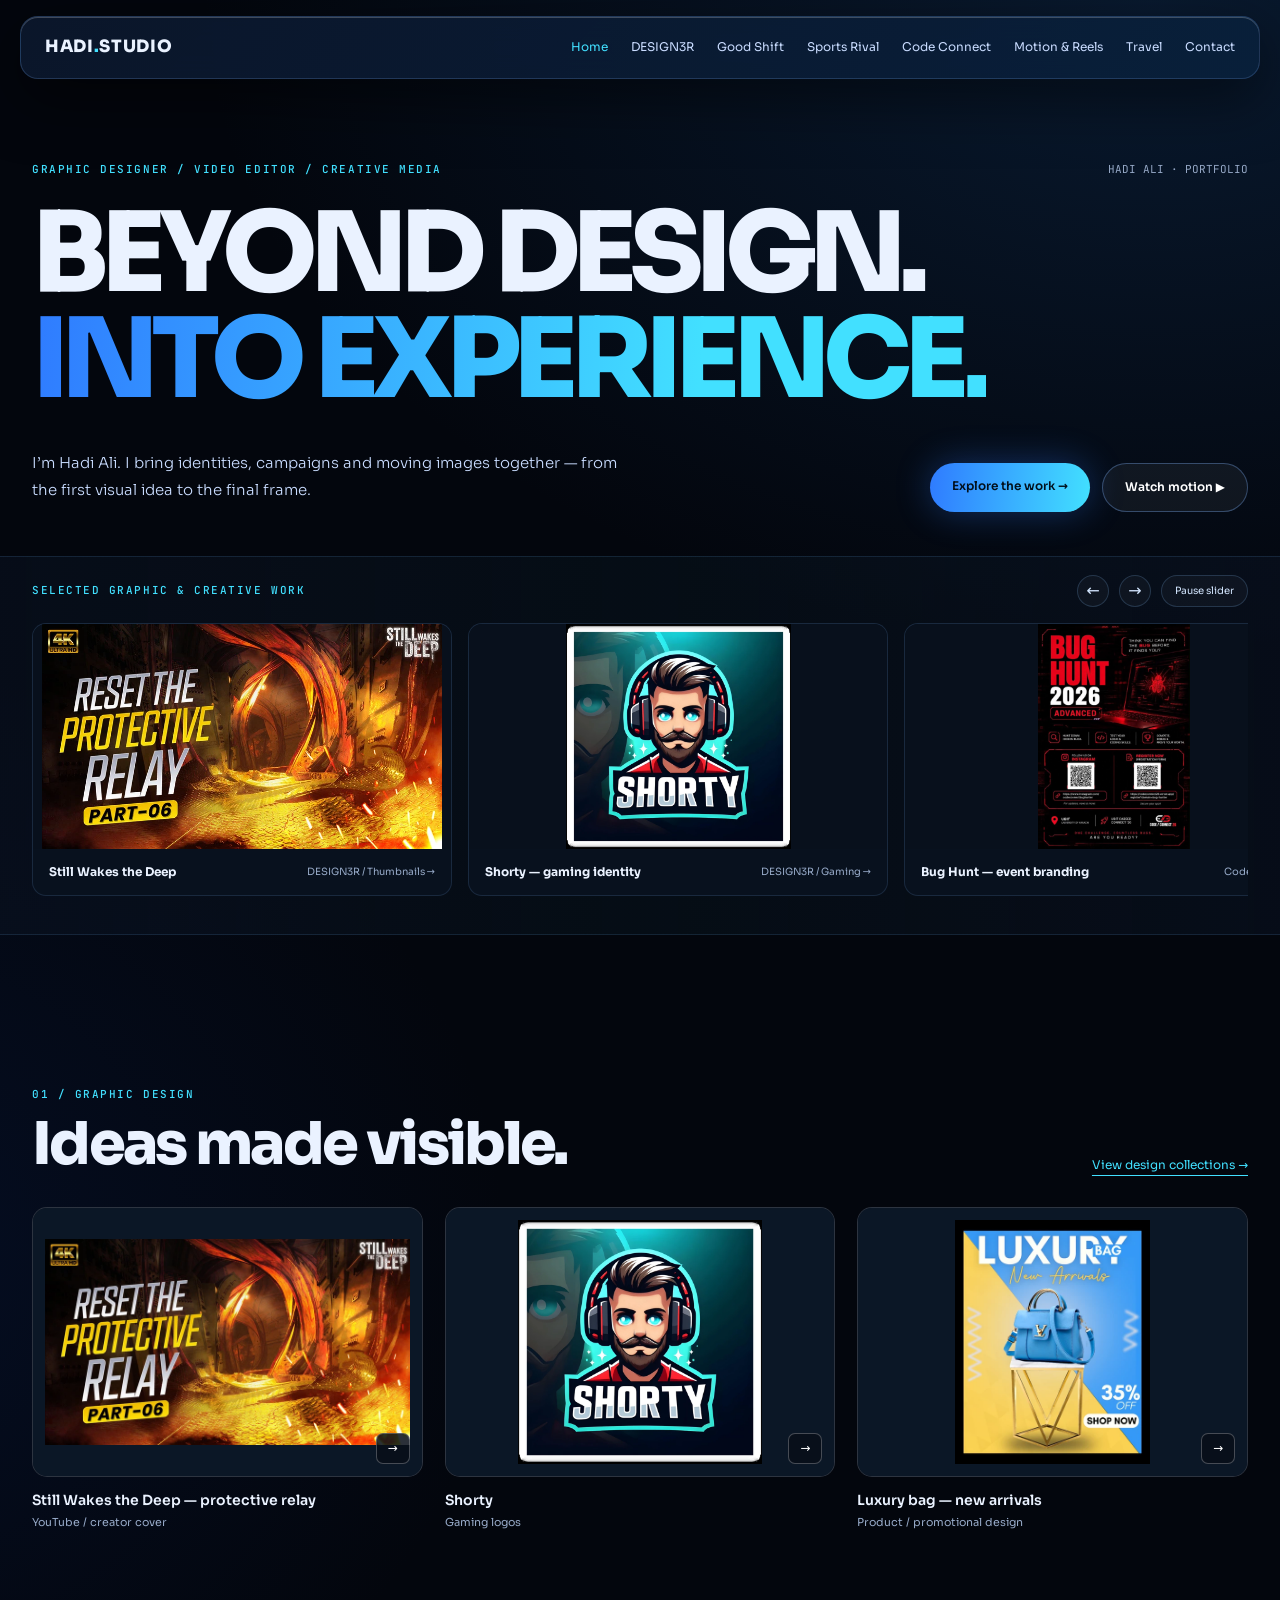
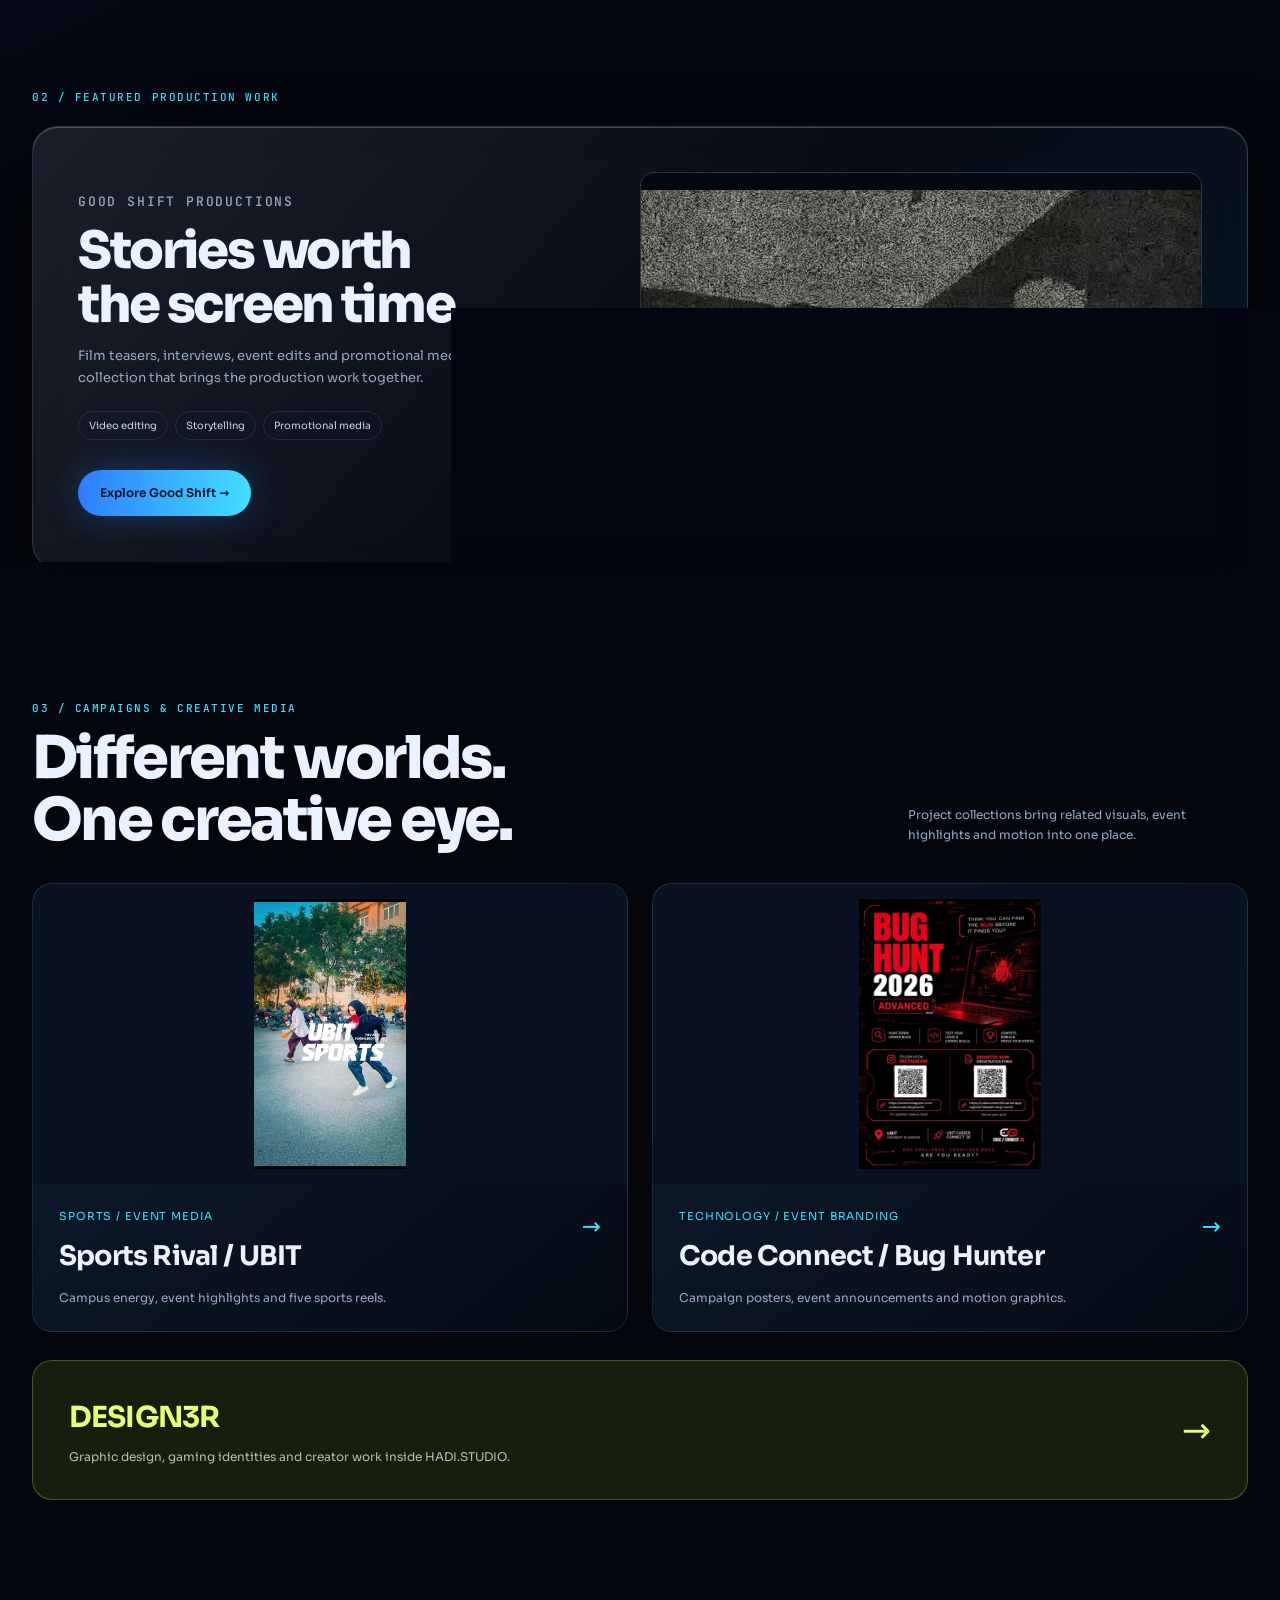
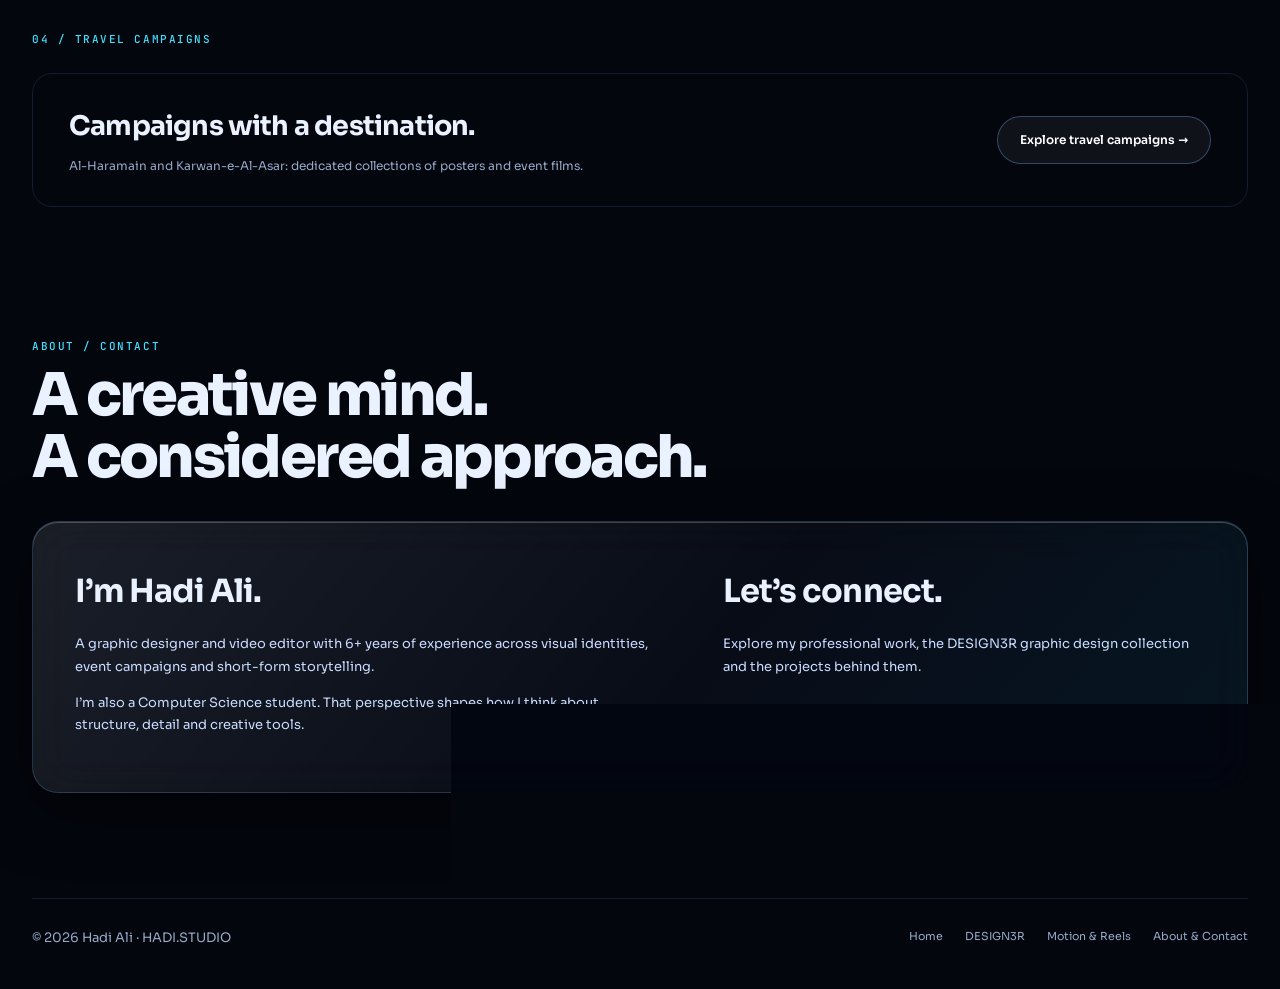
==== commit b13ce6f7: "Update unified HADI.STUDIO portfolio" ====
--- a/index.html
+++ b/index.html
@@ -1,40 +1,6 @@
-<!doctype html>
-<html lang="en">
-<head>
-<meta charset="utf-8">
-<meta name="viewport" content="width=device-width,initial-scale=1">
-<title>HADI.STUDIO — Graphic Designer, Video Editor, Creative Media Professional</title>
-<meta name="description" content="HADI.STUDIO is the portfolio of Hadi Ali: graphic design, video editing, motion and campaign work for events, sports, travel and production.">
-<meta name="theme-color" content="#03060d">
-<link rel="canonical" href="https://hadialii.github.io/Hadi-Studio/">
-<meta property="og:title" content="HADI.STUDIO — Beyond Design. Into Experience.">
-<meta property="og:description" content="Graphic design, video editing and campaign work by Hadi Ali.">
-<meta property="og:image" content="https://hadialii.github.io/Hadi-Studio/assets/code-connect/366d4147-4ea9-4e4f-9584-c98303299f74.webp">
-<link rel="preconnect" href="https://fonts.googleapis.com"><link rel="preconnect" href="https://fonts.gstatic.com" crossorigin>
-<link rel="stylesheet" href="https://fonts.googleapis.com/css2?family=JetBrains+Mono:wght@400;500&family=Sora:wght@300;400;600;800&display=swap">
-<link rel="stylesheet" href="css/style.css">
-</head>
-<body>
-<a class="skip" href="#work">Skip to work</a>
-<header class="bar glass"><a class="brand" href="#home">HADI<span>.</span>STUDIO</a>
-<nav aria-label="Main"><a href="#code-connect">Code Connect</a><a href="#sports-rival">Sports Rival</a><a href="#travel">Travel</a><a href="#good-shift">Good Shift</a><a href="#design3r">DESIGN3R</a><a href="#reels">Reels</a><a href="#about">About</a></nav></header>
-<main>
-<section id="home" class="hero">
-<div class="wrap"><p class="role">Graphic Designer | Video Editor | Creative Media Professional</p>
-<h1>BEYOND DESIGN.<br><em>INTO EXPERIENCE.</em></h1>
-<p class="intro">Six-plus years of designing campaigns, cutting video and shaping visual stories for events, sports, travel and production teams.</p>
-<p class="cta"><a class="btn" href="#work">View projects</a><a class="btn ghost" href="#reels">Watch reels</a></p></div>
-<div class="strip" id="strip" aria-label="Selected work"></div>
-</section>
-<div id="work"></div>
-<section id="reels" class="sec wrap"><h2>Motion &amp; Reels</h2><p class="lead">Every video from the collections, with its project name.</p><div class="chips" id="chips" role="group" aria-label="Filter reels"></div><div class="masonry" id="reelGrid"></div></section>
-<section id="about" class="sec wrap"><h2>About &amp; Contact</h2>
-<div class="about glass"><p>I’m Hadi Ali, a graphic designer and video editor with 6+ years of experience. I build campaign visuals, event creatives and short-form video that tell a clear story fast, from tech competitions and university sports to travel packages and production work.</p>
-<p>I’m also a Computer Science student, which shapes how I think about systems, detail and tools.</p>
-<p class="cta"><a class="btn" href="https://github.com/HadiAlii" target="_blank" rel="noopener noreferrer">GitHub: HadiAlii</a></p></div></section>
-</main>
-<footer class="wrap"><span>© <span id="yr">2026</span> Hadi Ali</span><span>HADI.STUDIO</span></footer>
-<dialog id="lb" aria-label="Image viewer"><button class="x" aria-label="Close">×</button><button class="pv" aria-label="Previous">‹</button><img alt=""><button class="nx" aria-label="Next">›</button><p></p></dialog>
-<script src="js/data.js"></script><script src="js/main.js"></script>
-</body>
-</html>
+<!doctype html><html lang="en"><head><meta charset="utf-8"><meta name="viewport" content="width=device-width,initial-scale=1"><meta name="theme-color" content="#03060d"><title>Graphic Design, Video &amp; Creative Media — HADI.STUDIO</title><meta name="description" content="Hadi Ali’s professional portfolio: graphic design, video editing, Good Shift Productions, Sports Rival, Code Connect and selected campaigns."><link rel="canonical" href="https://hadialii.github.io/Hadi-Studio/"><meta property="og:type" content="website"><meta property="og:image" content="https://hadialii.github.io/Hadi-Studio/assets/artwork/reset-relay.webp"><meta property="og:title" content="Graphic Design, Video &amp; Creative Media — HADI.STUDIO"><meta property="og:description" content="Hadi Ali’s professional portfolio: graphic design, video editing, Good Shift Productions, Sports Rival, Code Connect and selected campaigns."><link rel="icon" href="assets/favicon.svg" type="image/svg+xml"><link rel="preconnect" href="https://fonts.googleapis.com"><link rel="preconnect" href="https://fonts.gstatic.com" crossorigin><link href="https://fonts.googleapis.com/css2?family=JetBrains+Mono:wght@400;500&family=Sora:wght@300;400;600;800&display=swap" rel="stylesheet"><link rel="stylesheet" href="css/style.css"><link rel="stylesheet" href="css/common.css"><link rel="stylesheet" href="css/portfolio.css"></head><body data-page="home"><a class="skip" href="#main">Skip to content</a><header class="bar glass"><a class="brand" href="index.html">HADI<span>.</span>STUDIO</a><button class="menu-toggle" aria-controls="main-nav" aria-expanded="false" type="button">Menu +</button><nav id="main-nav" aria-label="HADI.STUDIO navigation"><a href="index.html" class="active" aria-current="page">Home</a><a href="design3r.html">DESIGN3R</a><a href="good-shift.html">Good Shift</a><a href="sports-rival.html">Sports Rival</a><a href="code-connect.html">Code Connect</a><a href="motion-reels.html">Motion & Reels</a><a href="travel-campaigns.html">Travel</a><a href="index.html#about">Contact</a></nav></header><main id="main"><section class="hero" id="home"><div class="wrap"><div class="hero-topline"><p class="role">Graphic designer / Video editor / Creative media</p><span class="index-label">HADI ALI · PORTFOLIO</span></div><h1>BEYOND DESIGN.<br><em>INTO EXPERIENCE.</em></h1><div class="hero-row"><p class="intro">I’m Hadi Ali. I bring identities, campaigns and moving images together — from the first visual idea to the final frame.</p><p class="cta"><a class="btn" href="design3r.html">Explore the work →</a><a class="btn ghost" href="motion-reels.html">Watch motion ▶︎</a></p></div></div><div class="selected-strip"><div class="strip-top wrap"><span class="eyebrow">Selected graphic & creative work</span><div class="strip-controls"><button id="slider-prev" aria-label="Previous selected project" type="button">←</button><button id="slider-next" aria-label="Next selected project" type="button">→</button><button id="pause-slider" class="pause-slider" aria-pressed="false" type="button">Pause slider</button></div></div><div class="hero-slider wrap" id="hero-slider" tabindex="0" aria-label="Selected project slider"><a class="hero-slide" href="design3r-gallery.html?category=thumbnails"><img class="slide-image" src="assets/previews/reset-relay.webp" alt="Still Wakes the Deep" width="768" height="432" loading="eager"><div class="slide-caption"><strong>Still Wakes the Deep</strong><span>DESIGN3R / Thumbnails →</span></div></a><a class="hero-slide" href="design3r-gallery.html?category=gaming-logos"><img class="slide-image" src="assets/previews/shorty.webp" alt="Shorty — gaming identity" width="768" height="432" loading="eager"><div class="slide-caption"><strong>Shorty — gaming identity</strong><span>DESIGN3R / Gaming →</span></div></a><a class="hero-slide" href="code-connect.html"><img class="slide-image" src="assets/artwork/code-connect/366d4147-4ea9-4e4f-9584-c98303299f74.webp" alt="Bug Hunt — event branding" width="768" height="432" loading="lazy"><div class="slide-caption"><strong>Bug Hunt — event branding</strong><span>Code Connect →</span></div></a><a class="hero-slide" href="good-shift.html"><img class="slide-image" src="assets/previews/good-shift-11.jpg" alt="Main Noor Hoon — film teaser" width="768" height="432" loading="lazy"><div class="slide-caption"><strong>Main Noor Hoon — film teaser</strong><span>Good Shift Productions →</span></div></a><a class="hero-slide" href="sports-rival.html"><img class="slide-image" src="assets/previews/sports-rival-02.jpg" alt="Sports week — creative media" width="768" height="432" loading="lazy"><div class="slide-caption"><strong>Sports week — creative media</strong><span>Sports Rival / UBIT →</span></div></a><a class="hero-slide" href="design3r-gallery.html?category=thumbnails"><img class="slide-image" src="assets/previews/ovis-spawns.webp" alt="ARK — Ovis spawns" width="768" height="432" loading="lazy"><div class="slide-caption"><strong>ARK — Ovis spawns</strong><span>DESIGN3R / Thumbnails →</span></div></a><a class="hero-slide" href="design3r-gallery.html?category=thumbnails"><img class="slide-image" src="assets/previews/knight-of-freedom.webp" alt="Operation Knight of Freedom" width="768" height="432" loading="lazy"><div class="slide-caption"><strong>Operation Knight of Freedom</strong><span>DESIGN3R / Thumbnails →</span></div></a></div></div></section>
+<section class="sec wrap" id="work"><div class="section-head"><div><p class="eyebrow">01 / Graphic design</p><h2>Ideas made visible.</h2></div><a class="text-link" href="design3r.html">View design collections →</a></div><div class="home-gallery" id="selected-graphics"></div></section>
+<section class="sec wrap"><p class="eyebrow">02 / Featured production work</p><div class="feature-panel glass"><div><p class="eyebrow">Good Shift Productions</p><h2>Stories worth<br>the screen time.</h2><p>Film teasers, interviews, event edits and promotional media. A collection that brings the production work together.</p><div class="tags"><span>Video editing</span><span>Storytelling</span><span>Promotional media</span></div><a class="btn" href="good-shift.html">Explore Good Shift →</a></div><button class="feature-media media-open" id="good-shift-play" aria-label="Play Main Noor Hoon film teaser" type="button"><img src="assets/previews/good-shift-11.jpg" alt="Main Noor Hoon film teaser" width="1276" height="718" loading="lazy"><span class="media-mark">▶︎ Watch film teaser · 1:04</span></button></div></section>
+<section class="sec wrap"><div class="section-head"><div><p class="eyebrow">03 / Campaigns & creative media</p><h2>Different worlds.<br>One creative eye.</h2></div><p class="lead">Project collections bring related visuals, event highlights and motion into one place.</p></div><div class="project-list"><a class="project-link" href="sports-rival.html"><img class="project-art" src="assets/previews/sports-rival-02.jpg" alt="UBIT sports event creative media" loading="lazy" width="720" height="1280"><div class="project-copy"><span class="project-arrow">→</span><p>SPORTS / EVENT MEDIA</p><h3>Sports Rival / UBIT</h3><span class="project-desc">Campus energy, event highlights and five sports reels.</span></div></a><a class="project-link" href="code-connect.html"><img class="project-art" src="assets/artwork/code-connect/366d4147-4ea9-4e4f-9584-c98303299f74.webp" alt="Code Connect Bug Hunt campaign design" loading="lazy" width="860" height="1280"><div class="project-copy"><span class="project-arrow">→</span><p>TECHNOLOGY / EVENT BRANDING</p><h3>Code Connect / Bug Hunter</h3><span class="project-desc">Campaign posters, event announcements and motion graphics.</span></div></a></div><a class="design3r-link" href="design3r.html"><div><h3>DESIGN3R</h3><p>Graphic design, gaming identities and creator work inside HADI.STUDIO.</p></div><span class="arrow">→</span></a></section>
+<section class="sec wrap"><p class="eyebrow">04 / Travel campaigns</p><div class="travel-teaser"><div><h3>Campaigns with a destination.</h3><p>Al-Haramain and Karwan-e-Al-Asar: dedicated collections of posters and event films.</p></div><a class="btn ghost" href="travel-campaigns.html">Explore travel campaigns →</a></div></section>
+<section class="sec wrap" id="about"><div class="section-head"><div><p class="eyebrow">About / Contact</p><h2>A creative mind.<br>A considered approach.</h2></div></div><div class="about glass"><div><h3>I’m Hadi Ali.</h3><p>A graphic designer and video editor with 6+ years of experience across visual identities, event campaigns and short-form storytelling.</p><p>I’m also a Computer Science student. That perspective shapes how I think about structure, detail and creative tools.</p></div><div><h3>Let’s connect.</h3><p>Explore my professional work, the DESIGN3R graphic design collection and the projects behind them.</p><div class="contact-list"><a href="https://github.com/HadiAlii" target="_blank" rel="noopener noreferrer">GitHub / HadiAlii →</a><a href="design3r.html#about">Graphic design collection →</a></div></div></div></section></main><footer class="wrap"><span>© <span id="year">2026</span> Hadi Ali · HADI.STUDIO</span><div class="footer-links"><a href="index.html">Home</a><a href="design3r.html">DESIGN3R</a><a href="motion-reels.html">Motion & Reels</a><a href="index.html#about">About & Contact</a></div></footer><dialog id="viewer" class="viewer" aria-labelledby="viewer-title"><button class="viewer-close" type="button" aria-label="Close media viewer">Close ×</button><button class="viewer-step" data-step="-1" type="button" aria-label="Previous artwork">‹</button><div class="viewer-stage"></div><button class="viewer-step" data-step="1" type="button" aria-label="Next artwork">›</button><div class="viewer-bottom"><div><h2 id="viewer-title">Artwork</h2><p class="viewer-credit"></p></div><span class="viewer-counter" aria-live="polite"></span></div></dialog><script src="js/data.js"></script><script src="js/ui.js"></script><script src="js/main.js"></script><noscript><p class="wrap">Please enable JavaScript to browse the interactive galleries and media viewer.</p></noscript></body></html>
--- a/css/common.css
+++ b/css/common.css
@@ -0,0 +1,41 @@
+:root { --focus: #42e0ff; }
+button, input, select { font: inherit; }
+button { cursor: pointer; }
+button:focus-visible, a:focus-visible, select:focus-visible { outline: 2px solid var(--focus); outline-offset: 5px; }
+[hidden] { display: none !important; }
+.sr-only { position: absolute; width: 1px; height: 1px; overflow: hidden; clip-path: inset(50%); }
+.menu-toggle { display: none; }
+.media-card { margin: 0 0 28px; break-inside: avoid; min-width: 0; }
+.media-open { display: block; padding: 0; width: 100%; color: inherit; background: #0d1523; border: 1px solid #ffffff22; position: relative; overflow: hidden; }
+.media-open img { display: block; width: 100%; height: auto; aspect-ratio: var(--ratio); object-fit: contain; transition: filter .3s; }
+.media-open:hover img { filter: brightness(1.12); }
+.media-mark { position: absolute; right: 12px; bottom: 12px; padding: 6px 11px; background: #090e19db; border: 1px solid #ffffff40; color: #fff; border-radius: 7px; font-size: 12px; line-height: 1.4; }
+.media-card figcaption { padding: 13px 0 0; line-height: 1.5; }
+.media-card figcaption strong { display: block; font-size: 14px; font-weight: 600; }
+.media-card figcaption span { display: block; margin-top: 3px; font-size: 11px; color: var(--mut, #8e99a9); }
+.gallery-grid { columns: 3; column-gap: 24px; }
+.video-grid { display: block; columns: 3; column-gap: 25px; }
+.video-grid .media-card { display: inline-block; width: 100%; }
+.video-grid .video .media-open img { aspect-ratio: var(--ratio); object-fit: contain; background: #060a12; }
+.filter-bar { display: flex; flex-wrap: wrap; gap: 8px; margin: 32px 0 24px; }
+.filter-bar button { border: 1px solid #ffffff29; color: inherit; background: #ffffff06; padding: 9px 16px; font-size: 12px; }
+.filter-bar button[aria-pressed="true"] { background: var(--accent, #42e0ff); color: #07101a; border-color: var(--accent, #42e0ff); }
+.result-count { margin: 0 0 24px; font-size: 12px; color: var(--mut, #8e99a9); }
+.viewer-open { overflow: hidden; }
+dialog.viewer { inset: 0; width: 100vw; height: 100dvh; max-width: 100vw; max-height: 100dvh; margin: 0; padding: 54px 60px 18px; background: #05070bef; color: #fff; border: 0; text-align: left; }
+dialog.viewer::backdrop { background: #000e; backdrop-filter: blur(14px); }
+dialog.viewer[open] { display: flex; flex-direction: column; gap: 10px; }
+.viewer-stage { display: flex; flex: 1; min-height: 0; align-items: center; justify-content: center; }
+.viewer-stage img, .viewer-stage video { display: block; width: auto; height: auto; max-height: 100%; max-width: 100%; object-fit: contain; }
+.viewer-stage video { width: min(100%, 1200px); height: 100%; }
+.viewer-close, .viewer-step { position: absolute; z-index: 2; border: 1px solid #ffffff38; background: #111925ed; color: white; padding: 10px 15px; font-size: 15px; border-radius: 8px; }
+.viewer-close { right: 18px; top: 12px; }
+.viewer-step { top: 46%; font-size: 22px; width: 42px; padding: 10px 0; }
+.viewer-step[data-step="-1"] { left: 8px; }.viewer-step[data-step="1"] { right: 8px; }
+.viewer-bottom { display: flex; justify-content: space-between; align-items: center; gap: 20px; width: min(100%, 1200px); margin: auto; }
+.viewer-bottom h2 { font: 600 15px/1.5 system-ui; letter-spacing: 0; margin: 0; }
+.viewer-credit, .viewer-counter { font: 12px/1.4 system-ui; color: #aab5c7; margin: 4px 0 0; }
+.back-link { display: inline-block; font-size: 12px; text-decoration: none; margin-bottom: 25px; color: var(--mut); }
+@media(max-width: 900px) { .gallery-grid { columns: 2; }.video-grid { columns: 2; }.menu-toggle { display: inline-flex; border: 1px solid #ffffff40; background: #ffffff08; color: inherit; padding: 7px 12px; border-radius: 8px; font-size: 12px; } }
+@media(max-width: 560px) { .gallery-grid { columns: 1; }.video-grid { columns: 1; }.filter-bar { flex-wrap: nowrap; overflow-x: auto; padding-bottom: 10px; }.filter-bar button { flex: 0 0 auto; }.viewer-bottom { gap: 8px; }.viewer-bottom h2 { font-size: 13px; }dialog.viewer { padding: 58px 40px 20px; }.media-card { margin-bottom: 24px; } }
+@media(prefers-reduced-motion: reduce) { *, *::before, *::after { scroll-behavior: auto !important; animation-duration: .01ms !important; animation-iteration-count: 1 !important; transition-duration: .01ms !important; } }
--- a/css/portfolio.css
+++ b/css/portfolio.css
@@ -0,0 +1,43 @@
+/* Extends the recovered HADI.STUDIO stylesheet and preserves its palette and glass surfaces. */
+:root { --accent: #42e0ff; --mut: #96a9c7; }
+body { background: radial-gradient(950px 650px at 90% 0%, #133d6d5c, transparent), radial-gradient(700px 600px at -15% 30%, #09215850, transparent), #03060d; }
+.wrap { width: min(1240px, calc(100% - 64px)); }
+.bar { width: min(1280px, calc(100% - 40px)); padding: 16px 24px; border-radius: 18px; top: 16px; margin-top: 16px; }
+.bar .brand { letter-spacing: .04em; font-size: 17px; }
+.bar.glass { background: linear-gradient(130deg,#0b172cf2,#09203be8); }
+.bar nav { gap: 23px; align-items: center; }.bar nav a { font-size: 12px; }
+.bar nav a.active { color: var(--cyan); }
+.nav-contact { padding: 7px 15px; border: 1px solid #77beff40; border-radius: 999px; }
+.hero { padding-top: 82px; position: relative; }
+.hero-topline { display: flex; align-items: center; justify-content: space-between; gap: 20px; margin-bottom: 24px; }
+.role, .eyebrow { color: var(--cyan); font: 500 11px/1.5 'JetBrains Mono', monospace; letter-spacing: .14em; text-transform: uppercase; }
+.index-label { font: 11px/1.5 'JetBrains Mono', monospace; color: var(--mut); }
+.hero h1 { font-size: clamp(52px, 8.65vw, 118px); letter-spacing: -.07em; margin-top: 16px; }
+.hero .intro { max-width: 590px; font-size: 15px; line-height: 1.8; }
+.hero-row { display: flex; justify-content: space-between; align-items: flex-end; gap: 30px; }
+.hero-row .cta { margin: 0 0 6px; }.btn { font-size: 12px; padding: 13px 22px; }
+.selected-strip { margin-top: 38px; border-block: 1px solid #74b7ff22; padding: 18px 0 26px; background: linear-gradient(90deg, #09112099, #122f3e2b, #09112099); }
+.strip-top { display: flex; justify-content: space-between; align-items: center; margin-bottom: 16px; }
+.strip-controls { display: flex; align-items: center; gap: 10px; }.strip-controls button { color: #d3e6ff; background: #ffffff08; border: 1px solid #87bfff32; border-radius: 50%; width: 32px; height: 32px; font-size: 16px; }.strip-controls .pause-slider { width: auto; padding-inline: 13px; border-radius: 20px; font-size: 10px; }
+.hero-slider { overflow-x: auto; display: flex; gap: 16px; scroll-snap-type: x mandatory; scrollbar-width: thin; scrollbar-color: #395e7c transparent; padding-bottom: 12px; }
+.hero-slide { flex: 0 0 min(420px, 78vw); text-decoration: none; scroll-snap-align: start; background: #08111e; border: 1px solid #81b8ff24; border-radius: 14px; overflow: hidden; transition: border-color .2s; }
+.hero-slide:hover { border-color: #42e0ff; }.hero-slide .slide-image { height: 225px; width: 100%; object-fit: contain; display: block; background: #08101c; }
+.slide-caption { display: flex; align-items: center; justify-content: space-between; padding: 13px 16px; }.slide-caption strong { font-size: 12px; }.slide-caption span { color: var(--mut); font-size: 10px; }
+.sec { padding-top: 100px; }.section-head { display: flex; justify-content: space-between; align-items: flex-end; gap: 24px; margin-bottom: 32px; }.section-head h2 { font-size: clamp(32px, 4.6vw, 62px); margin-bottom: 0; }.section-head .lead { font-size: 12px; max-width: 340px; }.text-link { font-size: 12px; color: var(--cyan); text-underline-offset: 6px; }
+.home-gallery { display: grid; grid-template-columns: repeat(3, minmax(0,1fr)); gap: 22px; }.home-gallery .media-open { border-radius: 15px; }.home-gallery img { aspect-ratio: 16/11; object-fit: contain; padding: 12px; background: #0b1726; }
+.feature-panel { display: grid; grid-template-columns: 1fr 1.1fr; gap: 52px; align-items: center; padding: 45px; border-radius: 26px; margin-top: 20px; }.feature-panel h2 { font-size: clamp(34px, 4vw, 56px); }.feature-panel p { font-size: 13px; color: var(--mut); max-width: 410px; }.tags { display: flex; gap: 7px; flex-wrap: wrap; margin: 22px 0 30px; }.tags span { color: #bdd8f5; border: 1px solid #82afff26; padding: 5px 10px; border-radius: 30px; font-size: 10px; }
+.feature-media { position: relative; display: block; border-radius: 15px; overflow: hidden; }.feature-media img { width: 100%; display: block; aspect-ratio: 16/10; object-fit: contain; background: #030912; }.feature-media .media-mark { left: 15px; right: auto; }
+.project-list { display: grid; grid-template-columns: repeat(2, minmax(0,1fr)); gap: 24px; }.project-link { text-decoration: none; display: block; border-radius: 20px; overflow: hidden; border: 1px solid #7fb4ff24; background: linear-gradient(140deg,#0e1d32,#050b14); }.project-link .project-art { height: 300px; width: 100%; display: block; object-fit: contain; padding: 15px; background: #091222; transition: filter .3s; }.project-link:hover img { filter: brightness(1.15); }.project-copy { padding: 23px 26px; }.project-copy p { font-size: 11px; color: var(--cyan); margin: 0 0 8px; letter-spacing: .08em; }.project-copy h3 { margin: 0; font-size: 27px; }.project-copy .project-desc { display: block; color: var(--mut); font-size: 12px; margin-top: 8px; }.project-copy .project-arrow { float: right; color: var(--cyan); font-size: 23px; }
+.design3r-link { display: flex; align-items: center; justify-content: space-between; gap: 24px; padding: 32px 36px; margin-top: 28px; border-radius: 20px; background: #171e0d; border: 1px solid #dfff5a42; text-decoration: none; }.design3r-link h3 { margin: 0 0 4px; color: #e5ff79; font-size: 29px; }.design3r-link p { color: #b9c1a4; font-size: 12px; margin: 0; }.design3r-link .arrow { font-size: 35px; color: #e5ff79; }
+.travel-teaser { display: grid; grid-template-columns: 1fr auto; align-items: center; gap: 25px; padding: 30px 36px; border: 1px solid #7fb4ff22; border-radius: 20px; margin-top: 25px; }.travel-teaser h3 { margin: 0; font-size: 27px; }.travel-teaser p { margin: 6px 0 0; font-size: 12px; color: var(--mut); }
+.about { max-width: none; display: grid; grid-template-columns: 1.2fr 1fr; gap: 70px; padding: 42px; }.about h3 { margin: 0 0 15px; }.about p { font-size: 13px; }.about .contact-list { display: flex; gap: 10px; flex-wrap: wrap; margin-top: 22px; }.contact-list a { font-size: 12px; color: var(--cyan); text-underline-offset: 5px; }.contact-note { font-size: 11px !important; }
+.page-intro { padding: 80px 0 35px; border-bottom: 1px solid #78b4ff22; }.page-intro h1 { font-size: clamp(46px,7.6vw,96px); max-width: 1000px; }.page-intro .lead { max-width: 660px; font-size: 14px; }.project-meta { display: flex; flex-wrap: wrap; gap: 30px; margin-top: 30px; color: #c7dafa; font-size: 11px; }.project-meta strong { color: var(--cyan); display: block; font-size: 10px; font-weight: 400; text-transform: uppercase; letter-spacing: .09em; }
+.content-section { padding-top: 45px; }.content-section h2 { font-size: 30px; }.content-section .section-head { margin-top: 35px; }.media-open { border-radius: 14px; }.gallery-grid { margin-top: 28px; }.video-grid { margin-top: 25px; }.travel-nav { display: flex; gap: 12px; flex-wrap: wrap; margin-top: 28px; }.travel-nav a { border: 1px solid #83b7ff35; padding: 10px 18px; border-radius: 30px; font-size: 12px; text-decoration: none; }.travel-brand { scroll-margin-top: 100px; padding-top: 70px; }.travel-brand h2 { font-size: clamp(36px,5vw,62px); }.collection-note { color: var(--mut); font-size: 12px; }
+.page-bottom { display: flex; justify-content: space-between; align-items: center; gap: 20px; padding: 35px 0; margin-top: 60px; border-top: 1px solid #7fb4ff25; }.page-bottom a { color: var(--cyan); font-size: 13px; }
+footer.wrap { margin-top: 85px; }.footer-links { display: flex; gap: 22px; }.footer-links a { text-decoration: none; font-size: 11px; }
+@media(max-width:900px){.bar nav { display: none; position: absolute; top: 70px; left: 0; right: 0; padding: 22px; border: 1px solid #7fb4ff30; border-radius: 18px; background: #091424f5; flex-direction: column; align-items: flex-start; }.bar nav.is-open { display: flex; }.hero-row { align-items: flex-start; flex-direction: column; gap: 8px; }.feature-panel { gap: 28px; padding: 30px; }.about { gap: 35px; }.project-link .project-art { height: 250px; }}
+@media(max-width:600px){.wrap{width:calc(100% - 36px);}.bar{width:calc(100% - 24px);padding:13px 16px;top:10px;}.hero{padding-top:50px;}.hero-topline{align-items:flex-start;}.role{font-size:9px;max-width:220px;}.index-label{font-size:9px;}.hero h1{font-size:clamp(42px,10.7vw,65px);}.hero .intro{font-size:13px;}.slide-image{height:180px!important;}.hero-slide{flex-basis:82vw;}.section-head{flex-direction:column;align-items:flex-start;gap:15px;}.sec{padding-top:65px;}.home-gallery{grid-template-columns:1fr;gap:4px;}.home-gallery img{aspect-ratio:16/10;}.feature-panel{grid-template-columns:1fr;padding:25px;gap:25px;}.project-list{grid-template-columns:1fr;}.project-link .project-art{height:280px;}.project-copy h3{font-size:24px;}.design3r-link{padding:25px;}.travel-teaser{grid-template-columns:1fr;padding:25px;}.about{grid-template-columns:1fr;padding:25px;gap:20px;}.page-intro{padding-top:55px;}.page-intro h1{font-size:45px;}.project-meta{gap:20px;}.page-bottom{flex-direction:column;align-items:flex-start;}.feature-panel h2{font-size:40px;}.travel-brand{padding-top:50px;}}
+
+.strip-controls{flex-shrink:0}.pause-slider{white-space:nowrap}
+
+@media(max-width:1100px){.bar nav{display:none;position:absolute;top:70px;left:0;right:0;padding:22px;border:1px solid #7fb4ff30;border-radius:18px;background:#091424fa;flex-direction:column;align-items:flex-start}.bar nav.is-open{display:flex}.bar .menu-toggle{display:inline-flex;border:1px solid #ffffff40;background:#ffffff08;color:inherit;padding:7px 12px;border-radius:8px;font-size:12px}}
